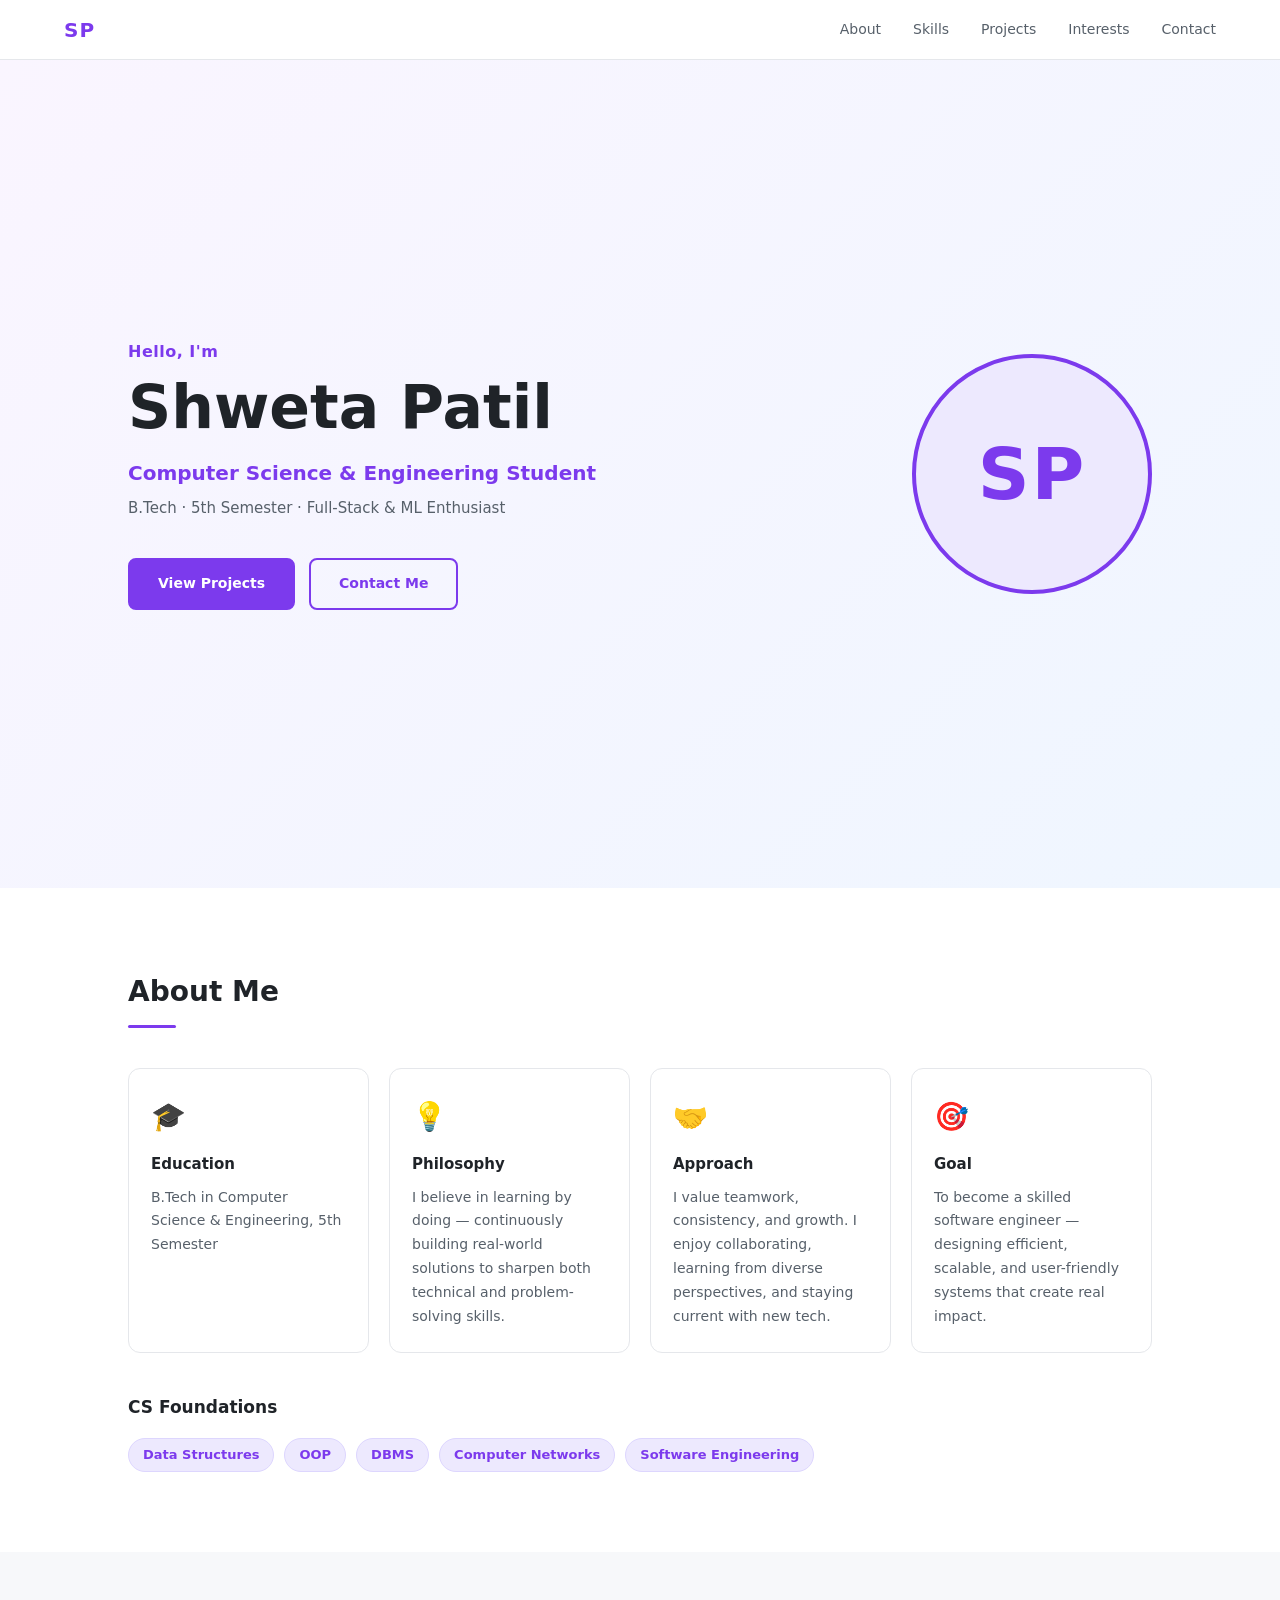
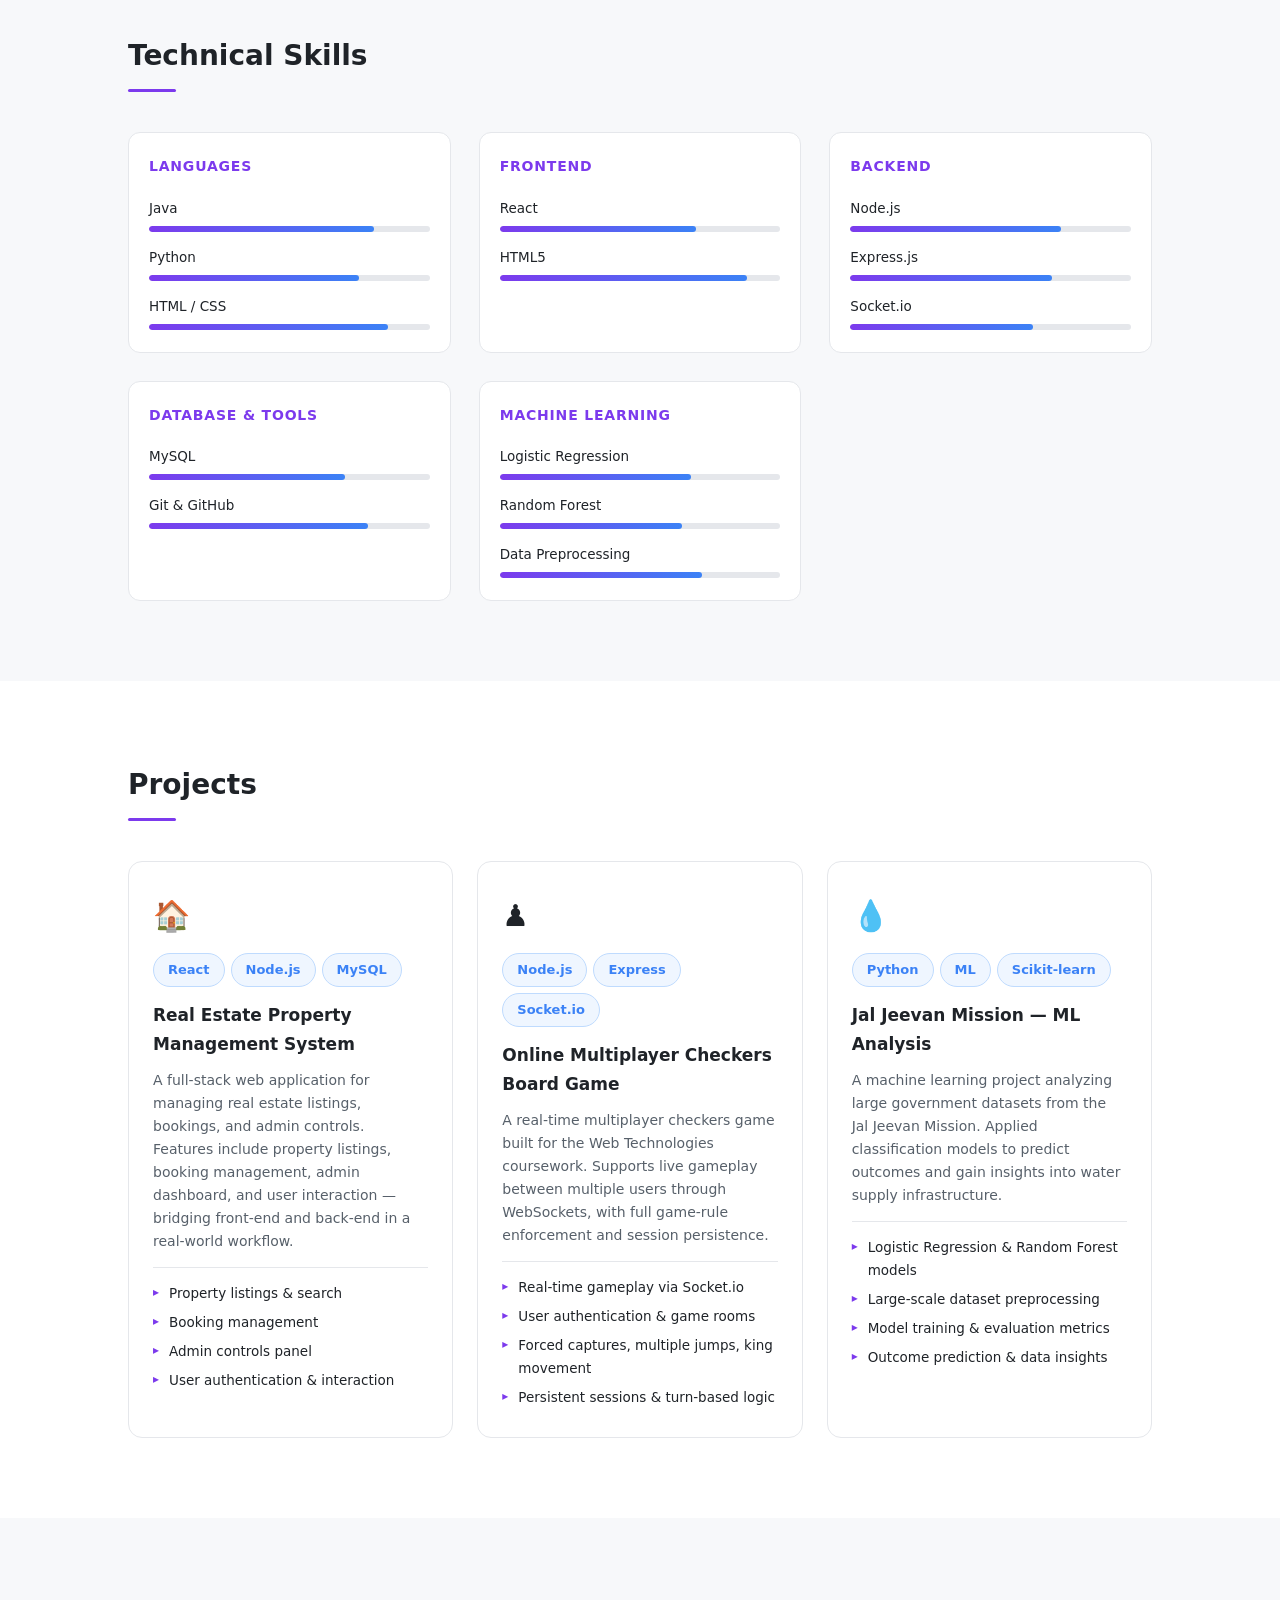
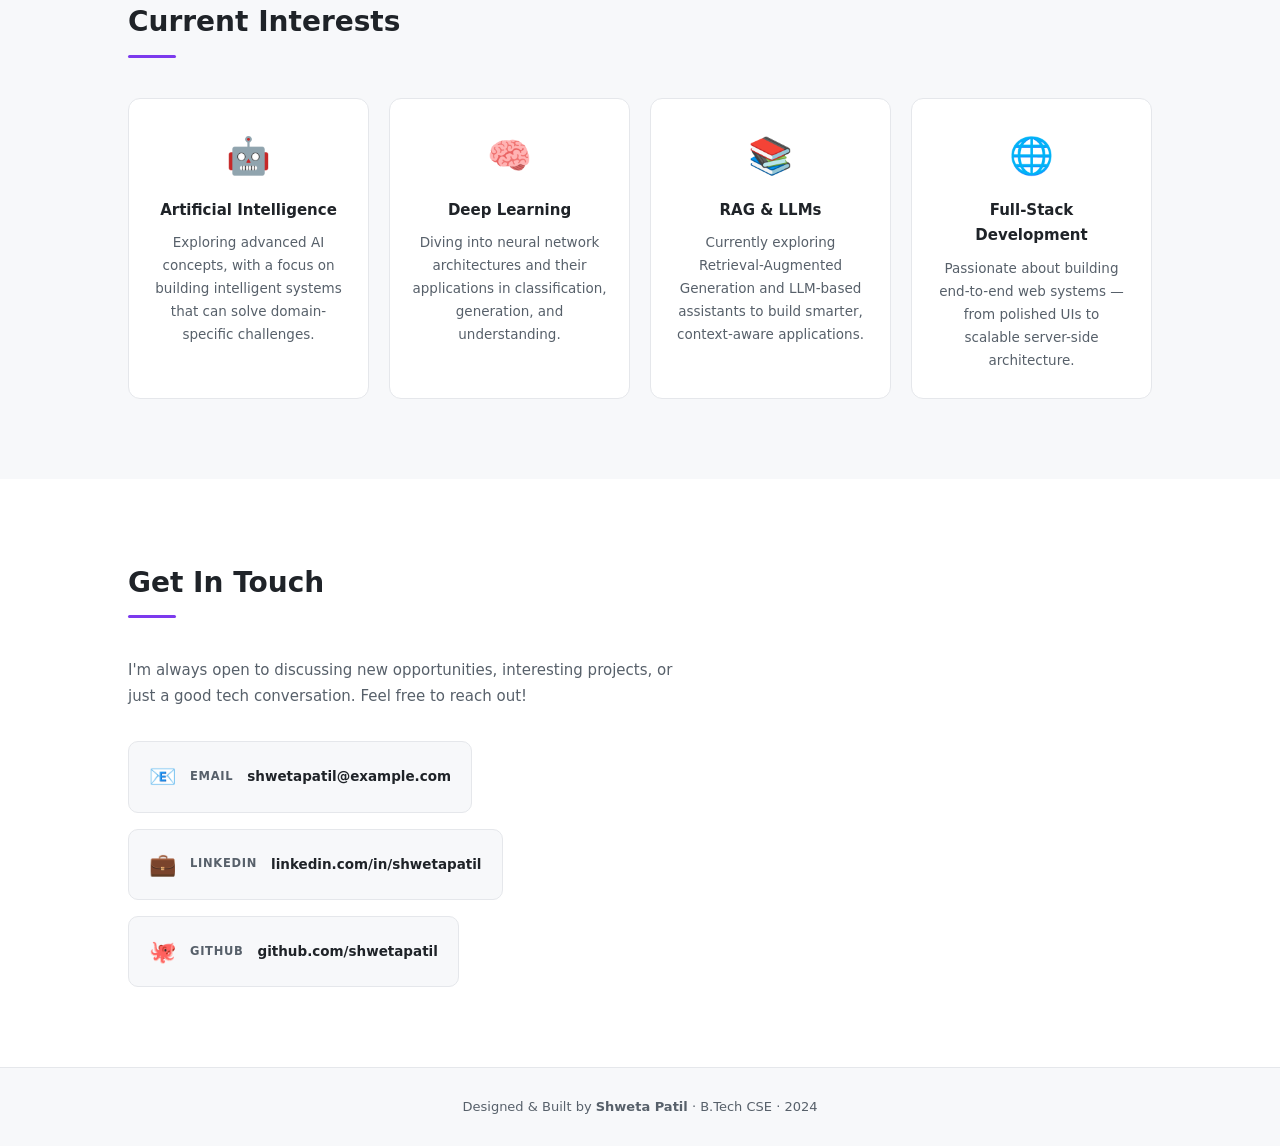
==== index.html @ 80302eb6 "Initial commit: Add portfolio website" ====
<!DOCTYPE html>
<html lang="en">
<head>
  <meta charset="UTF-8" />
  <meta name="viewport" content="width=device-width, initial-scale=1.0"/>
  <title>Shweta Patil | Portfolio</title>
  <link rel="stylesheet" href="style.css" />
</head>
<body>

  <!-- NAV -->
  <nav class="navbar">
    <div class="nav-logo">SP</div>
    <ul class="nav-links">
      <li><a href="#about">About</a></li>
      <li><a href="#skills">Skills</a></li>
      <li><a href="#projects">Projects</a></li>
      <li><a href="#interests">Interests</a></li>
      <li><a href="#contact">Contact</a></li>
    </ul>
  </nav>

  <!-- HERO -->
  <section class="hero" id="home">
    <div class="hero-content">
      <p class="hero-greeting">Hello, I'm</p>
      <h1 class="hero-name">Shweta Patil</h1>
      <p class="hero-role">Computer Science &amp; Engineering Student</p>
      <p class="hero-sub">B.Tech · 5th Semester · Full-Stack &amp; ML Enthusiast</p>
      <div class="hero-btns">
        <a href="#projects" class="btn btn-primary">View Projects</a>
        <a href="#contact" class="btn btn-outline">Contact Me</a>
      </div>
    </div>
    <div class="hero-avatar">
      <div class="avatar-ring">
        <div class="avatar-initials">SP</div>
      </div>
    </div>
  </section>

  <!-- ABOUT -->
  <section class="section" id="about">
    <div class="container">
      <h2 class="section-title">About Me</h2>
      <div class="about-grid">
        <div class="about-card">
          <div class="about-icon">🎓</div>
          <h3>Education</h3>
          <p>B.Tech in Computer Science &amp; Engineering, 5th Semester</p>
        </div>
        <div class="about-card">
          <div class="about-icon">💡</div>
          <h3>Philosophy</h3>
          <p>I believe in learning by doing — continuously building real-world solutions to sharpen both technical and problem-solving skills.</p>
        </div>
        <div class="about-card">
          <div class="about-icon">🤝</div>
          <h3>Approach</h3>
          <p>I value teamwork, consistency, and growth. I enjoy collaborating, learning from diverse perspectives, and staying current with new tech.</p>
        </div>
        <div class="about-card">
          <div class="about-icon">🎯</div>
          <h3>Goal</h3>
          <p>To become a skilled software engineer — designing efficient, scalable, and user-friendly systems that create real impact.</p>
        </div>
      </div>

      <div class="cs-foundations">
        <h3 class="sub-heading">CS Foundations</h3>
        <div class="tag-list">
          <span class="tag">Data Structures</span>
          <span class="tag">OOP</span>
          <span class="tag">DBMS</span>
          <span class="tag">Computer Networks</span>
          <span class="tag">Software Engineering</span>
        </div>
      </div>
    </div>
  </section>

  <!-- SKILLS -->
  <section class="section section-alt" id="skills">
    <div class="container">
      <h2 class="section-title">Technical Skills</h2>
      <div class="skills-grid">

        <div class="skill-group">
          <h3 class="skill-group-title">Languages</h3>
          <div class="skill-item">
            <span class="skill-label">Java</span>
            <div class="skill-bar"><div class="skill-fill" style="width:80%"></div></div>
          </div>
          <div class="skill-item">
            <span class="skill-label">Python</span>
            <div class="skill-bar"><div class="skill-fill" style="width:75%"></div></div>
          </div>
          <div class="skill-item">
            <span class="skill-label">HTML / CSS</span>
            <div class="skill-bar"><div class="skill-fill" style="width:85%"></div></div>
          </div>
        </div>

        <div class="skill-group">
          <h3 class="skill-group-title">Frontend</h3>
          <div class="skill-item">
            <span class="skill-label">React</span>
            <div class="skill-bar"><div class="skill-fill" style="width:70%"></div></div>
          </div>
          <div class="skill-item">
            <span class="skill-label">HTML5</span>
            <div class="skill-bar"><div class="skill-fill" style="width:88%"></div></div>
          </div>
        </div>

        <div class="skill-group">
          <h3 class="skill-group-title">Backend</h3>
          <div class="skill-item">
            <span class="skill-label">Node.js</span>
            <div class="skill-bar"><div class="skill-fill" style="width:75%"></div></div>
          </div>
          <div class="skill-item">
            <span class="skill-label">Express.js</span>
            <div class="skill-bar"><div class="skill-fill" style="width:72%"></div></div>
          </div>
          <div class="skill-item">
            <span class="skill-label">Socket.io</span>
            <div class="skill-bar"><div class="skill-fill" style="width:65%"></div></div>
          </div>
        </div>

        <div class="skill-group">
          <h3 class="skill-group-title">Database &amp; Tools</h3>
          <div class="skill-item">
            <span class="skill-label">MySQL</span>
            <div class="skill-bar"><div class="skill-fill" style="width:70%"></div></div>
          </div>
          <div class="skill-item">
            <span class="skill-label">Git &amp; GitHub</span>
            <div class="skill-bar"><div class="skill-fill" style="width:78%"></div></div>
          </div>
        </div>

        <div class="skill-group">
          <h3 class="skill-group-title">Machine Learning</h3>
          <div class="skill-item">
            <span class="skill-label">Logistic Regression</span>
            <div class="skill-bar"><div class="skill-fill" style="width:68%"></div></div>
          </div>
          <div class="skill-item">
            <span class="skill-label">Random Forest</span>
            <div class="skill-bar"><div class="skill-fill" style="width:65%"></div></div>
          </div>
          <div class="skill-item">
            <span class="skill-label">Data Preprocessing</span>
            <div class="skill-bar"><div class="skill-fill" style="width:72%"></div></div>
          </div>
        </div>

      </div>
    </div>
  </section>

  <!-- PROJECTS -->
  <section class="section" id="projects">
    <div class="container">
      <h2 class="section-title">Projects</h2>
      <div class="projects-grid">

        <div class="project-card">
          <div class="project-header">
            <div class="project-icon">🏠</div>
            <div class="project-tags">
              <span class="tag tag-tech">React</span>
              <span class="tag tag-tech">Node.js</span>
              <span class="tag tag-tech">MySQL</span>
            </div>
          </div>
          <h3 class="project-title">Real Estate Property Management System</h3>
          <p class="project-desc">A full-stack web application for managing real estate listings, bookings, and admin controls. Features include property listings, booking management, admin dashboard, and user interaction — bridging front-end and back-end in a real-world workflow.</p>
          <ul class="project-features">
            <li>Property listings &amp; search</li>
            <li>Booking management</li>
            <li>Admin controls panel</li>
            <li>User authentication &amp; interaction</li>
          </ul>
        </div>

        <div class="project-card">
          <div class="project-header">
            <div class="project-icon">♟️</div>
            <div class="project-tags">
              <span class="tag tag-tech">Node.js</span>
              <span class="tag tag-tech">Express</span>
              <span class="tag tag-tech">Socket.io</span>
            </div>
          </div>
          <h3 class="project-title">Online Multiplayer Checkers Board Game</h3>
          <p class="project-desc">A real-time multiplayer checkers game built for the Web Technologies coursework. Supports live gameplay between multiple users through WebSockets, with full game-rule enforcement and session persistence.</p>
          <ul class="project-features">
            <li>Real-time gameplay via Socket.io</li>
            <li>User authentication &amp; game rooms</li>
            <li>Forced captures, multiple jumps, king movement</li>
            <li>Persistent sessions &amp; turn-based logic</li>
          </ul>
        </div>

        <div class="project-card">
          <div class="project-header">
            <div class="project-icon">💧</div>
            <div class="project-tags">
              <span class="tag tag-tech">Python</span>
              <span class="tag tag-tech">ML</span>
              <span class="tag tag-tech">Scikit-learn</span>
            </div>
          </div>
          <h3 class="project-title">Jal Jeevan Mission — ML Analysis</h3>
          <p class="project-desc">A machine learning project analyzing large government datasets from the Jal Jeevan Mission. Applied classification models to predict outcomes and gain insights into water supply infrastructure.</p>
          <ul class="project-features">
            <li>Logistic Regression &amp; Random Forest models</li>
            <li>Large-scale dataset preprocessing</li>
            <li>Model training &amp; evaluation metrics</li>
            <li>Outcome prediction &amp; data insights</li>
          </ul>
        </div>

      </div>
    </div>
  </section>

  <!-- INTERESTS -->
  <section class="section section-alt" id="interests">
    <div class="container">
      <h2 class="section-title">Current Interests</h2>
      <div class="interests-grid">
        <div class="interest-card">
          <div class="interest-icon">🤖</div>
          <h3>Artificial Intelligence</h3>
          <p>Exploring advanced AI concepts, with a focus on building intelligent systems that can solve domain-specific challenges.</p>
        </div>
        <div class="interest-card">
          <div class="interest-icon">🧠</div>
          <h3>Deep Learning</h3>
          <p>Diving into neural network architectures and their applications in classification, generation, and understanding.</p>
        </div>
        <div class="interest-card">
          <div class="interest-icon">📚</div>
          <h3>RAG &amp; LLMs</h3>
          <p>Currently exploring Retrieval-Augmented Generation and LLM-based assistants to build smarter, context-aware applications.</p>
        </div>
        <div class="interest-card">
          <div class="interest-icon">🌐</div>
          <h3>Full-Stack Development</h3>
          <p>Passionate about building end-to-end web systems — from polished UIs to scalable server-side architecture.</p>
        </div>
      </div>
    </div>
  </section>

  <!-- CONTACT -->
  <section class="section" id="contact">
    <div class="container">
      <h2 class="section-title">Get In Touch</h2>
      <div class="contact-wrapper">
        <p class="contact-text">I'm always open to discussing new opportunities, interesting projects, or just a good tech conversation. Feel free to reach out!</p>
        <div class="contact-cards">
          <div class="contact-card">
            <div class="contact-icon">📧</div>
            <span class="contact-label">Email</span>
            <span class="contact-value">shwetapatil@example.com</span>
          </div>
          <div class="contact-card">
            <div class="contact-icon">💼</div>
            <span class="contact-label">LinkedIn</span>
            <span class="contact-value">linkedin.com/in/shwetapatil</span>
          </div>
          <div class="contact-card">
            <div class="contact-icon">🐙</div>
            <span class="contact-label">GitHub</span>
            <span class="contact-value">github.com/shwetapatil</span>
          </div>
        </div>
      </div>
    </div>
  </section>

  <!-- FOOTER -->
  <footer class="footer">
    <p>Designed &amp; Built by <strong>Shweta Patil</strong> · B.Tech CSE · 2024</p>
  </footer>

</body>
</html>
---- style.css ----
/* ===========================
   Reset & Base
=========================== */
*, *::before, *::after {
  box-sizing: border-box;
  margin: 0;
  padding: 0;
}

:root {
  --bg: #ffffff;
  --surface: #f7f8fa;
  --border: #e5e7eb;
  --text: #1f2328;
  --muted: #57606a;
  --accent: #7c3aed;
  --accent-light: #ede9fe;
  --accent2: #3b82f6;
  --accent2-light: #eff6ff;
  --font: -apple-system, "Segoe UI", system-ui, sans-serif;
}

html {
  scroll-behavior: smooth;
}

body {
  font-family: var(--font);
  font-size: 15px;
  line-height: 1.7;
  color: var(--text);
  background: var(--bg);
}

a {
  color: inherit;
  text-decoration: none;
}

ul {
  list-style: none;
}

/* ===========================
   Navbar
=========================== */
.navbar {
  position: sticky;
  top: 0;
  z-index: 100;
  display: flex;
  align-items: center;
  justify-content: space-between;
  padding: 0 5%;
  height: 60px;
  background: rgba(255,255,255,0.95);
  border-bottom: 1px solid var(--border);
  backdrop-filter: blur(8px);
}

.nav-logo {
  font-size: 20px;
  font-weight: 800;
  color: var(--accent);
  letter-spacing: 1px;
}

.nav-links {
  display: flex;
  gap: 32px;
}

.nav-links a {
  font-size: 14px;
  font-weight: 500;
  color: var(--muted);
  transition: color 0.2s;
}

.nav-links a:hover {
  color: var(--accent);
}

/* ===========================
   Hero
=========================== */
.hero {
  display: flex;
  align-items: center;
  justify-content: space-between;
  gap: 40px;
  padding: 90px 10%;
  min-height: 92vh;
  background: linear-gradient(135deg, #faf5ff 0%, #eff6ff 100%);
}

.hero-content {
  flex: 1;
  max-width: 560px;
}

.hero-greeting {
  font-size: 16px;
  color: var(--accent);
  font-weight: 600;
  letter-spacing: 0.5px;
  margin-bottom: 8px;
}

.hero-name {
  font-size: clamp(38px, 5vw, 60px);
  font-weight: 800;
  color: var(--text);
  line-height: 1.15;
  margin-bottom: 14px;
}

.hero-role {
  font-size: 20px;
  font-weight: 600;
  color: var(--accent);
  margin-bottom: 6px;
}

.hero-sub {
  font-size: 15px;
  color: var(--muted);
  margin-bottom: 36px;
}

.hero-btns {
  display: flex;
  gap: 14px;
  flex-wrap: wrap;
}

.btn {
  display: inline-block;
  padding: 12px 28px;
  border-radius: 8px;
  font-size: 14px;
  font-weight: 600;
  cursor: pointer;
  transition: all 0.2s;
}

.btn-primary {
  background: var(--accent);
  color: #fff;
  border: 2px solid var(--accent);
}

.btn-primary:hover {
  background: #6d28d9;
  border-color: #6d28d9;
}

.btn-outline {
  background: transparent;
  color: var(--accent);
  border: 2px solid var(--accent);
}

.btn-outline:hover {
  background: var(--accent-light);
}

/* Avatar */
.hero-avatar {
  flex-shrink: 0;
}

.avatar-ring {
  width: 240px;
  height: 240px;
  border-radius: 50%;
  border: 4px solid var(--accent);
  display: flex;
  align-items: center;
  justify-content: center;
  background: var(--accent-light);
}

.avatar-initials {
  font-size: 72px;
  font-weight: 800;
  color: var(--accent);
  letter-spacing: 2px;
}

/* ===========================
   Sections
=========================== */
.section {
  padding: 80px 10%;
}

.section-alt {
  background: var(--surface);
}

.container {
  max-width: 1080px;
  margin: 0 auto;
}

.section-title {
  font-size: 28px;
  font-weight: 800;
  color: var(--text);
  margin-bottom: 40px;
  position: relative;
  padding-bottom: 12px;
}

.section-title::after {
  content: '';
  position: absolute;
  bottom: 0;
  left: 0;
  width: 48px;
  height: 3px;
  background: var(--accent);
  border-radius: 2px;
}

.sub-heading {
  font-size: 17px;
  font-weight: 700;
  color: var(--text);
  margin-bottom: 16px;
  margin-top: 40px;
}

/* ===========================
   About
=========================== */
.about-grid {
  display: grid;
  grid-template-columns: repeat(auto-fit, minmax(220px, 1fr));
  gap: 20px;
}

.about-card {
  background: var(--bg);
  border: 1px solid var(--border);
  border-radius: 12px;
  padding: 24px 22px;
  transition: border-color 0.2s;
}

.about-card:hover {
  border-color: var(--accent);
}

.about-icon {
  font-size: 28px;
  margin-bottom: 12px;
}

.about-card h3 {
  font-size: 15px;
  font-weight: 700;
  color: var(--text);
  margin-bottom: 8px;
}

.about-card p {
  font-size: 14px;
  color: var(--muted);
}

.cs-foundations {
  margin-top: 40px;
}

/* ===========================
   Tags
=========================== */
.tag-list {
  display: flex;
  flex-wrap: wrap;
  gap: 10px;
}

.tag {
  background: var(--accent-light);
  color: var(--accent);
  font-size: 13px;
  font-weight: 600;
  padding: 5px 14px;
  border-radius: 20px;
  border: 1px solid #ddd6fe;
}

.tag-tech {
  background: var(--accent2-light);
  color: var(--accent2);
  border: 1px solid #bfdbfe;
}

/* ===========================
   Skills
=========================== */
.skills-grid {
  display: grid;
  grid-template-columns: repeat(auto-fit, minmax(280px, 1fr));
  gap: 28px;
}

.skill-group {
  background: var(--bg);
  border: 1px solid var(--border);
  border-radius: 12px;
  padding: 22px 20px;
}

.skill-group-title {
  font-size: 14px;
  font-weight: 700;
  color: var(--accent);
  text-transform: uppercase;
  letter-spacing: 0.8px;
  margin-bottom: 18px;
}

.skill-item {
  margin-bottom: 14px;
}

.skill-item:last-child {
  margin-bottom: 0;
}

.skill-label {
  display: block;
  font-size: 13.5px;
  font-weight: 500;
  color: var(--text);
  margin-bottom: 6px;
}

.skill-bar {
  height: 6px;
  background: var(--border);
  border-radius: 4px;
  overflow: hidden;
}

.skill-fill {
  height: 100%;
  background: linear-gradient(90deg, var(--accent), var(--accent2));
  border-radius: 4px;
}

/* ===========================
   Projects
=========================== */
.projects-grid {
  display: grid;
  grid-template-columns: repeat(auto-fit, minmax(300px, 1fr));
  gap: 24px;
}

.project-card {
  background: var(--bg);
  border: 1px solid var(--border);
  border-radius: 14px;
  padding: 28px 24px;
  transition: border-color 0.2s, transform 0.2s;
}

.project-card:hover {
  border-color: var(--accent);
  transform: translateY(-3px);
}

.project-header {
  display: flex;
  align-items: flex-start;
  justify-content: space-between;
  margin-bottom: 14px;
  gap: 12px;
  flex-wrap: wrap;
}

.project-icon {
  font-size: 30px;
}

.project-tags {
  display: flex;
  flex-wrap: wrap;
  gap: 6px;
}

.project-title {
  font-size: 17px;
  font-weight: 700;
  color: var(--text);
  margin-bottom: 10px;
}

.project-desc {
  font-size: 14px;
  color: var(--muted);
  margin-bottom: 14px;
  line-height: 1.65;
}

.project-features {
  border-top: 1px solid var(--border);
  padding-top: 14px;
  display: flex;
  flex-direction: column;
  gap: 6px;
}

.project-features li {
  font-size: 13.5px;
  color: var(--text);
  padding-left: 16px;
  position: relative;
}

.project-features li::before {
  content: '▸';
  position: absolute;
  left: 0;
  color: var(--accent);
  font-size: 12px;
}

/* ===========================
   Interests
=========================== */
.interests-grid {
  display: grid;
  grid-template-columns: repeat(auto-fit, minmax(220px, 1fr));
  gap: 20px;
}

.interest-card {
  background: var(--bg);
  border: 1px solid var(--border);
  border-radius: 12px;
  padding: 26px 22px;
  text-align: center;
  transition: border-color 0.2s;
}

.interest-card:hover {
  border-color: var(--accent);
}

.interest-icon {
  font-size: 36px;
  margin-bottom: 12px;
}

.interest-card h3 {
  font-size: 15px;
  font-weight: 700;
  color: var(--text);
  margin-bottom: 8px;
}

.interest-card p {
  font-size: 13.5px;
  color: var(--muted);
}

/* ===========================
   Contact
=========================== */
.contact-wrapper {
  max-width: 720px;
}

.contact-text {
  font-size: 15px;
  color: var(--muted);
  margin-bottom: 32px;
  max-width: 560px;
}

.contact-cards {
  display: flex;
  flex-wrap: wrap;
  gap: 16px;
}

.contact-card {
  display: flex;
  align-items: center;
  gap: 14px;
  background: var(--surface);
  border: 1px solid var(--border);
  border-radius: 10px;
  padding: 16px 20px;
  min-width: 240px;
  transition: border-color 0.2s;
}

.contact-card:hover {
  border-color: var(--accent);
}

.contact-icon {
  font-size: 22px;
}

.contact-label {
  display: block;
  font-size: 11.5px;
  font-weight: 700;
  text-transform: uppercase;
  letter-spacing: 0.7px;
  color: var(--muted);
}

.contact-value {
  display: block;
  font-size: 13.5px;
  font-weight: 600;
  color: var(--text);
}

/* ===========================
   Footer
=========================== */
.footer {
  text-align: center;
  padding: 28px 20px;
  font-size: 13px;
  color: var(--muted);
  border-top: 1px solid var(--border);
  background: var(--surface);
}

/* ===========================
   Responsive
=========================== */
@media (max-width: 768px) {
  .hero {
    flex-direction: column-reverse;
    padding: 60px 6%;
    text-align: center;
    min-height: auto;
  }

  .hero-btns {
    justify-content: center;
  }

  .avatar-ring {
    width: 160px;
    height: 160px;
  }

  .avatar-initials {
    font-size: 48px;
  }

  .section {
    padding: 60px 6%;
  }

  .nav-links {
    gap: 18px;
  }

  .contact-cards {
    flex-direction: column;
  }

  .contact-card {
    min-width: unset;
    width: 100%;
  }
}

@media (max-width: 480px) {
  .nav-links {
    display: none;
  }
}
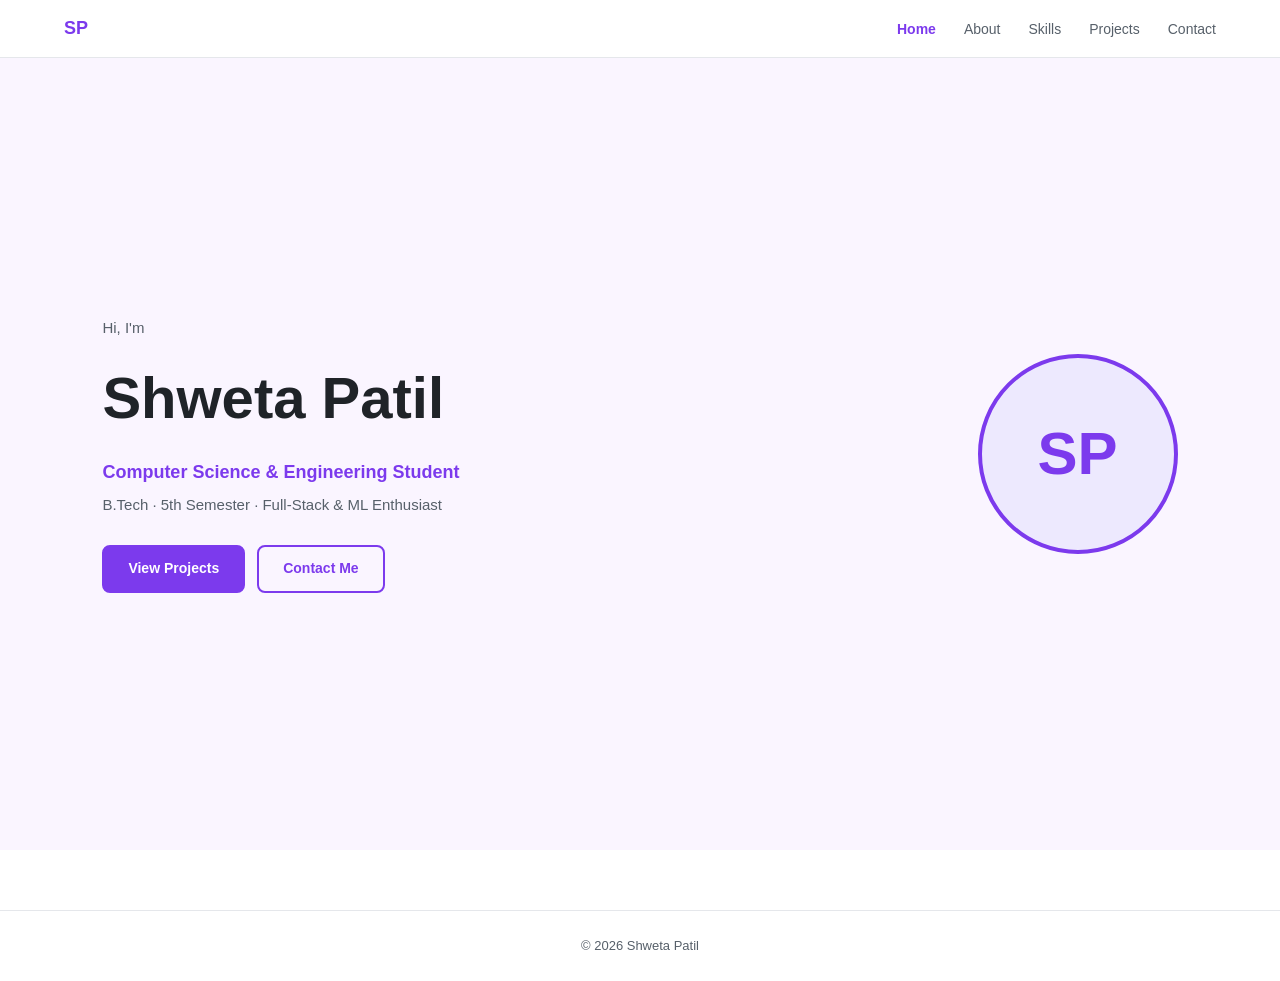
==== commit 14ac80b7: "added css and certificates" ====
--- a/index.html
+++ b/index.html
@@ -3,290 +3,38 @@
 <head>
   <meta charset="UTF-8" />
   <meta name="viewport" content="width=device-width, initial-scale=1.0"/>
-  <title>Shweta Patil | Portfolio</title>
+  <title>Shweta Patil</title>
   <link rel="stylesheet" href="style.css" />
 </head>
 <body>
 
-  <!-- NAV -->
-  <nav class="navbar">
-    <div class="nav-logo">SP</div>
-    <ul class="nav-links">
-      <li><a href="#about">About</a></li>
-      <li><a href="#skills">Skills</a></li>
-      <li><a href="#projects">Projects</a></li>
-      <li><a href="#interests">Interests</a></li>
-      <li><a href="#contact">Contact</a></li>
+  <nav>
+    <span class="logo">SP</span>
+    <ul>
+      <li><a href="index.html" class="active">Home</a></li>
+      <li><a href="about.html">About</a></li>
+      <li><a href="skills.html">Skills</a></li>
+      <li><a href="projects.html">Projects</a></li>
+      <li><a href="contact.html">Contact</a></li>
     </ul>
   </nav>
 
-  <!-- HERO -->
-  <section class="hero" id="home">
-    <div class="hero-content">
-      <p class="hero-greeting">Hello, I'm</p>
-      <h1 class="hero-name">Shweta Patil</h1>
-      <p class="hero-role">Computer Science &amp; Engineering Student</p>
-      <p class="hero-sub">B.Tech · 5th Semester · Full-Stack &amp; ML Enthusiast</p>
-      <div class="hero-btns">
-        <a href="#projects" class="btn btn-primary">View Projects</a>
-        <a href="#contact" class="btn btn-outline">Contact Me</a>
+  <main class="hero">
+    <div>
+      <p>Hi, I'm</p>
+      <h1>Shweta Patil</h1>
+      <p class="sub">Computer Science & Engineering Student</p>
+      <p class="muted">B.Tech · 5th Semester · Full-Stack & ML Enthusiast</p>
+      <div class="btns">
+        <a href="projects.html" class="btn">View Projects</a>
+        <a href="contact.html" class="btn outline">Contact Me</a>
       </div>
     </div>
-    <div class="hero-avatar">
-      <div class="avatar-ring">
-        <div class="avatar-initials">SP</div>
-      </div>
-    </div>
-  </section>
+    <div class="avatar">SP</div>
+  </main>
 
-  <!-- ABOUT -->
-  <section class="section" id="about">
-    <div class="container">
-      <h2 class="section-title">About Me</h2>
-      <div class="about-grid">
-        <div class="about-card">
-          <div class="about-icon">🎓</div>
-          <h3>Education</h3>
-          <p>B.Tech in Computer Science &amp; Engineering, 5th Semester</p>
-        </div>
-        <div class="about-card">
-          <div class="about-icon">💡</div>
-          <h3>Philosophy</h3>
-          <p>I believe in learning by doing — continuously building real-world solutions to sharpen both technical and problem-solving skills.</p>
-        </div>
-        <div class="about-card">
-          <div class="about-icon">🤝</div>
-          <h3>Approach</h3>
-          <p>I value teamwork, consistency, and growth. I enjoy collaborating, learning from diverse perspectives, and staying current with new tech.</p>
-        </div>
-        <div class="about-card">
-          <div class="about-icon">🎯</div>
-          <h3>Goal</h3>
-          <p>To become a skilled software engineer — designing efficient, scalable, and user-friendly systems that create real impact.</p>
-        </div>
-      </div>
-
-      <div class="cs-foundations">
-        <h3 class="sub-heading">CS Foundations</h3>
-        <div class="tag-list">
-          <span class="tag">Data Structures</span>
-          <span class="tag">OOP</span>
-          <span class="tag">DBMS</span>
-          <span class="tag">Computer Networks</span>
-          <span class="tag">Software Engineering</span>
-        </div>
-      </div>
-    </div>
-  </section>
-
-  <!-- SKILLS -->
-  <section class="section section-alt" id="skills">
-    <div class="container">
-      <h2 class="section-title">Technical Skills</h2>
-      <div class="skills-grid">
-
-        <div class="skill-group">
-          <h3 class="skill-group-title">Languages</h3>
-          <div class="skill-item">
-            <span class="skill-label">Java</span>
-            <div class="skill-bar"><div class="skill-fill" style="width:80%"></div></div>
-          </div>
-          <div class="skill-item">
-            <span class="skill-label">Python</span>
-            <div class="skill-bar"><div class="skill-fill" style="width:75%"></div></div>
-          </div>
-          <div class="skill-item">
-            <span class="skill-label">HTML / CSS</span>
-            <div class="skill-bar"><div class="skill-fill" style="width:85%"></div></div>
-          </div>
-        </div>
-
-        <div class="skill-group">
-          <h3 class="skill-group-title">Frontend</h3>
-          <div class="skill-item">
-            <span class="skill-label">React</span>
-            <div class="skill-bar"><div class="skill-fill" style="width:70%"></div></div>
-          </div>
-          <div class="skill-item">
-            <span class="skill-label">HTML5</span>
-            <div class="skill-bar"><div class="skill-fill" style="width:88%"></div></div>
-          </div>
-        </div>
-
-        <div class="skill-group">
-          <h3 class="skill-group-title">Backend</h3>
-          <div class="skill-item">
-            <span class="skill-label">Node.js</span>
-            <div class="skill-bar"><div class="skill-fill" style="width:75%"></div></div>
-          </div>
-          <div class="skill-item">
-            <span class="skill-label">Express.js</span>
-            <div class="skill-bar"><div class="skill-fill" style="width:72%"></div></div>
-          </div>
-          <div class="skill-item">
-            <span class="skill-label">Socket.io</span>
-            <div class="skill-bar"><div class="skill-fill" style="width:65%"></div></div>
-          </div>
-        </div>
-
-        <div class="skill-group">
-          <h3 class="skill-group-title">Database &amp; Tools</h3>
-          <div class="skill-item">
-            <span class="skill-label">MySQL</span>
-            <div class="skill-bar"><div class="skill-fill" style="width:70%"></div></div>
-          </div>
-          <div class="skill-item">
-            <span class="skill-label">Git &amp; GitHub</span>
-            <div class="skill-bar"><div class="skill-fill" style="width:78%"></div></div>
-          </div>
-        </div>
-
-        <div class="skill-group">
-          <h3 class="skill-group-title">Machine Learning</h3>
-          <div class="skill-item">
-            <span class="skill-label">Logistic Regression</span>
-            <div class="skill-bar"><div class="skill-fill" style="width:68%"></div></div>
-          </div>
-          <div class="skill-item">
-            <span class="skill-label">Random Forest</span>
-            <div class="skill-bar"><div class="skill-fill" style="width:65%"></div></div>
-          </div>
-          <div class="skill-item">
-            <span class="skill-label">Data Preprocessing</span>
-            <div class="skill-bar"><div class="skill-fill" style="width:72%"></div></div>
-          </div>
-        </div>
-
-      </div>
-    </div>
-  </section>
-
-  <!-- PROJECTS -->
-  <section class="section" id="projects">
-    <div class="container">
-      <h2 class="section-title">Projects</h2>
-      <div class="projects-grid">
-
-        <div class="project-card">
-          <div class="project-header">
-            <div class="project-icon">🏠</div>
-            <div class="project-tags">
-              <span class="tag tag-tech">React</span>
-              <span class="tag tag-tech">Node.js</span>
-              <span class="tag tag-tech">MySQL</span>
-            </div>
-          </div>
-          <h3 class="project-title">Real Estate Property Management System</h3>
-          <p class="project-desc">A full-stack web application for managing real estate listings, bookings, and admin controls. Features include property listings, booking management, admin dashboard, and user interaction — bridging front-end and back-end in a real-world workflow.</p>
-          <ul class="project-features">
-            <li>Property listings &amp; search</li>
-            <li>Booking management</li>
-            <li>Admin controls panel</li>
-            <li>User authentication &amp; interaction</li>
-          </ul>
-        </div>
-
-        <div class="project-card">
-          <div class="project-header">
-            <div class="project-icon">♟️</div>
-            <div class="project-tags">
-              <span class="tag tag-tech">Node.js</span>
-              <span class="tag tag-tech">Express</span>
-              <span class="tag tag-tech">Socket.io</span>
-            </div>
-          </div>
-          <h3 class="project-title">Online Multiplayer Checkers Board Game</h3>
-          <p class="project-desc">A real-time multiplayer checkers game built for the Web Technologies coursework. Supports live gameplay between multiple users through WebSockets, with full game-rule enforcement and session persistence.</p>
-          <ul class="project-features">
-            <li>Real-time gameplay via Socket.io</li>
-            <li>User authentication &amp; game rooms</li>
-            <li>Forced captures, multiple jumps, king movement</li>
-            <li>Persistent sessions &amp; turn-based logic</li>
-          </ul>
-        </div>
-
-        <div class="project-card">
-          <div class="project-header">
-            <div class="project-icon">💧</div>
-            <div class="project-tags">
-              <span class="tag tag-tech">Python</span>
-              <span class="tag tag-tech">ML</span>
-              <span class="tag tag-tech">Scikit-learn</span>
-            </div>
-          </div>
-          <h3 class="project-title">Jal Jeevan Mission — ML Analysis</h3>
-          <p class="project-desc">A machine learning project analyzing large government datasets from the Jal Jeevan Mission. Applied classification models to predict outcomes and gain insights into water supply infrastructure.</p>
-          <ul class="project-features">
-            <li>Logistic Regression &amp; Random Forest models</li>
-            <li>Large-scale dataset preprocessing</li>
-            <li>Model training &amp; evaluation metrics</li>
-            <li>Outcome prediction &amp; data insights</li>
-          </ul>
-        </div>
-
-      </div>
-    </div>
-  </section>
-
-  <!-- INTERESTS -->
-  <section class="section section-alt" id="interests">
-    <div class="container">
-      <h2 class="section-title">Current Interests</h2>
-      <div class="interests-grid">
-        <div class="interest-card">
-          <div class="interest-icon">🤖</div>
-          <h3>Artificial Intelligence</h3>
-          <p>Exploring advanced AI concepts, with a focus on building intelligent systems that can solve domain-specific challenges.</p>
-        </div>
-        <div class="interest-card">
-          <div class="interest-icon">🧠</div>
-          <h3>Deep Learning</h3>
-          <p>Diving into neural network architectures and their applications in classification, generation, and understanding.</p>
-        </div>
-        <div class="interest-card">
-          <div class="interest-icon">📚</div>
-          <h3>RAG &amp; LLMs</h3>
-          <p>Currently exploring Retrieval-Augmented Generation and LLM-based assistants to build smarter, context-aware applications.</p>
-        </div>
-        <div class="interest-card">
-          <div class="interest-icon">🌐</div>
-          <h3>Full-Stack Development</h3>
-          <p>Passionate about building end-to-end web systems — from polished UIs to scalable server-side architecture.</p>
-        </div>
-      </div>
-    </div>
-  </section>
-
-  <!-- CONTACT -->
-  <section class="section" id="contact">
-    <div class="container">
-      <h2 class="section-title">Get In Touch</h2>
-      <div class="contact-wrapper">
-        <p class="contact-text">I'm always open to discussing new opportunities, interesting projects, or just a good tech conversation. Feel free to reach out!</p>
-        <div class="contact-cards">
-          <div class="contact-card">
-            <div class="contact-icon">📧</div>
-            <span class="contact-label">Email</span>
-            <span class="contact-value">shwetapatil@example.com</span>
-          </div>
-          <div class="contact-card">
-            <div class="contact-icon">💼</div>
-            <span class="contact-label">LinkedIn</span>
-            <span class="contact-value">linkedin.com/in/shwetapatil</span>
-          </div>
-          <div class="contact-card">
-            <div class="contact-icon">🐙</div>
-            <span class="contact-label">GitHub</span>
-            <span class="contact-value">github.com/shwetapatil</span>
-          </div>
-        </div>
-      </div>
-    </div>
-  </section>
-
-  <!-- FOOTER -->
-  <footer class="footer">
-    <p>Designed &amp; Built by <strong>Shweta Patil</strong> · B.Tech CSE · 2024</p>
+  <footer>
+    <p>© 2026 Shweta Patil</p>
   </footer>
 
 </body>
--- a/style.css
+++ b/style.css
@@ -1,587 +1,475 @@
-/* ===========================
-   Reset & Base
-=========================== */
-*, *::before, *::after {
+* {
   box-sizing: border-box;
   margin: 0;
   padding: 0;
 }
 
-:root {
-  --bg: #ffffff;
-  --surface: #f7f8fa;
-  --border: #e5e7eb;
-  --text: #1f2328;
-  --muted: #57606a;
-  --accent: #7c3aed;
-  --accent-light: #ede9fe;
-  --accent2: #3b82f6;
-  --accent2-light: #eff6ff;
-  --font: -apple-system, "Segoe UI", system-ui, sans-serif;
-}
-
-html {
-  scroll-behavior: smooth;
-}
-
 body {
-  font-family: var(--font);
+  font-family: -apple-system, "Segoe UI", sans-serif;
   font-size: 15px;
   line-height: 1.7;
-  color: var(--text);
-  background: var(--bg);
+  color: #1f2328;
+  background: #fff;
 }
 
 a {
+  text-decoration: none;
   color: inherit;
-  text-decoration: none;
 }
 
 ul {
   list-style: none;
 }
 
-/* ===========================
-   Navbar
-=========================== */
-.navbar {
-  position: sticky;
-  top: 0;
-  z-index: 100;
+/* Nav */
+nav {
   display: flex;
   align-items: center;
   justify-content: space-between;
   padding: 0 5%;
-  height: 60px;
-  background: rgba(255,255,255,0.95);
-  border-bottom: 1px solid var(--border);
-  backdrop-filter: blur(8px);
-}
-
-.nav-logo {
-  font-size: 20px;
+  height: 58px;
+  border-bottom: 1px solid #e5e7eb;
+  position: sticky;
+  top: 0;
+  background: #fff;
+  z-index: 10;
+}
+
+.logo {
   font-weight: 800;
-  color: var(--accent);
-  letter-spacing: 1px;
-}
-
-.nav-links {
-  display: flex;
-  gap: 32px;
-}
-
-.nav-links a {
+  font-size: 18px;
+  color: #7c3aed;
+}
+
+nav ul {
+  display: flex;
+  gap: 28px;
+}
+
+nav ul a {
   font-size: 14px;
-  font-weight: 500;
-  color: var(--muted);
-  transition: color 0.2s;
-}
-
-.nav-links a:hover {
-  color: var(--accent);
-}
-
-/* ===========================
-   Hero
-=========================== */
+  color: #57606a;
+}
+
+nav ul a:hover,
+nav ul a.active {
+  color: #7c3aed;
+  font-weight: 600;
+}
+
+/* Hero */
 .hero {
   display: flex;
   align-items: center;
   justify-content: space-between;
+  padding: 80px 8%;
+  min-height: 88vh;
   gap: 40px;
-  padding: 90px 10%;
-  min-height: 92vh;
-  background: linear-gradient(135deg, #faf5ff 0%, #eff6ff 100%);
-}
-
-.hero-content {
-  flex: 1;
-  max-width: 560px;
-}
-
-.hero-greeting {
-  font-size: 16px;
-  color: var(--accent);
-  font-weight: 600;
-  letter-spacing: 0.5px;
-  margin-bottom: 8px;
-}
-
-.hero-name {
-  font-size: clamp(38px, 5vw, 60px);
+  background: #faf5ff;
+}
+
+.hero h1 {
+  font-size: clamp(36px, 5vw, 58px);
   font-weight: 800;
-  color: var(--text);
-  line-height: 1.15;
-  margin-bottom: 14px;
-}
-
-.hero-role {
-  font-size: 20px;
-  font-weight: 600;
-  color: var(--accent);
-  margin-bottom: 6px;
-}
-
-.hero-sub {
-  font-size: 15px;
-  color: var(--muted);
-  margin-bottom: 36px;
-}
-
-.hero-btns {
-  display: flex;
-  gap: 14px;
+  margin: 8px 0 10px;
+}
+
+.hero p {
+  color: #57606a;
+}
+
+.hero .sub {
+  font-size: 18px;
+  font-weight: 600;
+  color: #7c3aed;
+  margin-bottom: 4px;
+}
+
+.btns {
+  display: flex;
+  gap: 12px;
+  margin-top: 28px;
   flex-wrap: wrap;
 }
 
 .btn {
-  display: inline-block;
-  padding: 12px 28px;
+  padding: 10px 24px;
   border-radius: 8px;
   font-size: 14px;
   font-weight: 600;
-  cursor: pointer;
-  transition: all 0.2s;
-}
-
-.btn-primary {
-  background: var(--accent);
+  background: #7c3aed;
   color: #fff;
-  border: 2px solid var(--accent);
-}
-
-.btn-primary:hover {
+  border: 2px solid #7c3aed;
+}
+
+.btn:hover {
   background: #6d28d9;
   border-color: #6d28d9;
 }
 
-.btn-outline {
+.btn.outline {
   background: transparent;
-  color: var(--accent);
-  border: 2px solid var(--accent);
-}
-
-.btn-outline:hover {
-  background: var(--accent-light);
-}
-
-/* Avatar */
-.hero-avatar {
-  flex-shrink: 0;
-}
-
-.avatar-ring {
-  width: 240px;
-  height: 240px;
+  color: #7c3aed;
+}
+
+.btn.outline:hover {
+  background: #ede9fe;
+}
+
+.avatar {
+  width: 200px;
+  height: 200px;
   border-radius: 50%;
-  border: 4px solid var(--accent);
+  border: 4px solid #7c3aed;
+  background: #ede9fe;
   display: flex;
   align-items: center;
   justify-content: center;
-  background: var(--accent-light);
-}
-
-.avatar-initials {
-  font-size: 72px;
+  font-size: 60px;
   font-weight: 800;
-  color: var(--accent);
-  letter-spacing: 2px;
-}
-
-/* ===========================
-   Sections
-=========================== */
-.section {
-  padding: 80px 10%;
-}
-
-.section-alt {
-  background: var(--surface);
-}
-
-.container {
-  max-width: 1080px;
+  color: #7c3aed;
+  flex-shrink: 0;
+}
+
+/* Page sections */
+.page {
+  padding: 60px 8%;
+  max-width: 1000px;
   margin: 0 auto;
 }
 
-.section-title {
-  font-size: 28px;
+.page h2 {
+  font-size: 26px;
   font-weight: 800;
-  color: var(--text);
+  margin-bottom: 32px;
+  padding-bottom: 10px;
+  border-bottom: 3px solid #7c3aed;
+  display: inline-block;
+}
+
+.muted {
+  color: #57606a;
+}
+
+/* About cards */
+.cards {
+  display: grid;
+  grid-template-columns: repeat(auto-fit, minmax(210px, 1fr));
+  gap: 16px;
   margin-bottom: 40px;
-  position: relative;
-  padding-bottom: 12px;
-}
-
-.section-title::after {
-  content: '';
-  position: absolute;
-  bottom: 0;
-  left: 0;
-  width: 48px;
-  height: 3px;
-  background: var(--accent);
-  border-radius: 2px;
-}
-
-.sub-heading {
-  font-size: 17px;
-  font-weight: 700;
-  color: var(--text);
+}
+
+.card {
+  border: 1px solid #e5e7eb;
+  border-radius: 10px;
+  padding: 20px;
+}
+
+.card:hover {
+  border-color: #7c3aed;
+}
+
+.card h3 {
+  font-size: 14px;
+  font-weight: 700;
+  margin-bottom: 8px;
+}
+
+.card p {
+  font-size: 13.5px;
+  color: #57606a;
+}
+
+/* Tags */
+.tags-section h3 {
+  font-size: 15px;
+  font-weight: 700;
+  margin-bottom: 12px;
+}
+
+.tags {
+  display: flex;
+  flex-wrap: wrap;
+  gap: 8px;
+}
+
+.tags span {
+  background: #ede9fe;
+  color: #7c3aed;
+  font-size: 13px;
+  font-weight: 600;
+  padding: 4px 14px;
+  border-radius: 20px;
+}
+
+.tags.learning span {
+  background: #eff6ff;
+  color: #3b82f6;
+}
+
+/* Certificates */
+.cert-grid {
+  display: grid;
+  grid-template-columns: repeat(auto-fit, minmax(240px, 1fr));
+  gap: 16px;
+}
+
+.cert-card {
+  border: 1px solid #e5e7eb;
+  border-radius: 10px;
+  padding: 18px 20px;
+  overflow: hidden;
+}
+
+.cert-img {
+  width: 100%;
+  border-radius: 6px;
+  margin-bottom: 12px;
+  display: block;
+}
+
+.cert-card:hover {
+  border-color: #7c3aed;
+}
+
+.cert-issuer {
+  font-size: 11px;
+  font-weight: 700;
+  text-transform: uppercase;
+  letter-spacing: 0.5px;
+  color: #57606a;
+  margin-bottom: 6px;
+}
+
+.cert-name {
+  font-size: 14px;
+  font-weight: 600;
+  color: #1f2328;
+  margin-bottom: 6px;
+}
+
+.cert-meta {
+  font-size: 12px;
+  color: #57606a;
+}
+
+/* Skills */
+.skill-groups {
+  display: grid;
+  grid-template-columns: repeat(auto-fit, minmax(260px, 1fr));
+  gap: 24px;
+}
+
+.skill-group {
+  border: 1px solid #e5e7eb;
+  border-radius: 10px;
+  padding: 20px;
+}
+
+.skill-group h3 {
+  font-size: 13px;
+  font-weight: 700;
+  text-transform: uppercase;
+  letter-spacing: 0.6px;
+  color: #7c3aed;
   margin-bottom: 16px;
-  margin-top: 40px;
-}
-
-/* ===========================
-   About
-=========================== */
-.about-grid {
-  display: grid;
-  grid-template-columns: repeat(auto-fit, minmax(220px, 1fr));
-  gap: 20px;
-}
-
-.about-card {
-  background: var(--bg);
-  border: 1px solid var(--border);
-  border-radius: 12px;
-  padding: 24px 22px;
-  transition: border-color 0.2s;
-}
-
-.about-card:hover {
-  border-color: var(--accent);
-}
-
-.about-icon {
-  font-size: 28px;
+}
+
+.bar-item {
   margin-bottom: 12px;
 }
 
-.about-card h3 {
-  font-size: 15px;
-  font-weight: 700;
-  color: var(--text);
-  margin-bottom: 8px;
-}
-
-.about-card p {
-  font-size: 14px;
-  color: var(--muted);
-}
-
-.cs-foundations {
-  margin-top: 40px;
-}
-
-/* ===========================
-   Tags
-=========================== */
-.tag-list {
-  display: flex;
-  flex-wrap: wrap;
-  gap: 10px;
-}
-
-.tag {
-  background: var(--accent-light);
-  color: var(--accent);
-  font-size: 13px;
-  font-weight: 600;
-  padding: 5px 14px;
-  border-radius: 20px;
-  border: 1px solid #ddd6fe;
-}
-
-.tag-tech {
-  background: var(--accent2-light);
-  color: var(--accent2);
-  border: 1px solid #bfdbfe;
-}
-
-/* ===========================
-   Skills
-=========================== */
-.skills-grid {
+.bar-item span {
+  display: block;
+  font-size: 13.5px;
+  margin-bottom: 5px;
+}
+
+.bar {
+  height: 6px;
+  background: #e5e7eb;
+  border-radius: 4px;
+  overflow: hidden;
+}
+
+.bar div {
+  height: 100%;
+  background: linear-gradient(90deg, #7c3aed, #3b82f6);
+  border-radius: 4px;
+}
+
+/* Projects */
+.projects {
   display: grid;
   grid-template-columns: repeat(auto-fit, minmax(280px, 1fr));
-  gap: 28px;
-}
-
-.skill-group {
-  background: var(--bg);
-  border: 1px solid var(--border);
+  gap: 20px;
+}
+
+.project {
+  border: 1px solid #e5e7eb;
   border-radius: 12px;
-  padding: 22px 20px;
-}
-
-.skill-group-title {
-  font-size: 14px;
-  font-weight: 700;
-  color: var(--accent);
-  text-transform: uppercase;
-  letter-spacing: 0.8px;
-  margin-bottom: 18px;
-}
-
-.skill-item {
-  margin-bottom: 14px;
-}
-
-.skill-item:last-child {
-  margin-bottom: 0;
-}
-
-.skill-label {
-  display: block;
-  font-size: 13.5px;
-  font-weight: 500;
-  color: var(--text);
-  margin-bottom: 6px;
-}
-
-.skill-bar {
-  height: 6px;
-  background: var(--border);
-  border-radius: 4px;
-  overflow: hidden;
-}
-
-.skill-fill {
-  height: 100%;
-  background: linear-gradient(90deg, var(--accent), var(--accent2));
-  border-radius: 4px;
-}
-
-/* ===========================
-   Projects
-=========================== */
-.projects-grid {
-  display: grid;
-  grid-template-columns: repeat(auto-fit, minmax(300px, 1fr));
-  gap: 24px;
-}
-
-.project-card {
-  background: var(--bg);
-  border: 1px solid var(--border);
-  border-radius: 14px;
-  padding: 28px 24px;
-  transition: border-color 0.2s, transform 0.2s;
-}
-
-.project-card:hover {
-  border-color: var(--accent);
-  transform: translateY(-3px);
-}
-
-.project-header {
-  display: flex;
-  align-items: flex-start;
+  padding: 24px;
+}
+
+.project:hover {
+  border-color: #7c3aed;
+}
+
+.project-top {
+  display: flex;
+  align-items: center;
   justify-content: space-between;
-  margin-bottom: 14px;
-  gap: 12px;
+  margin-bottom: 12px;
   flex-wrap: wrap;
-}
-
-.project-icon {
-  font-size: 30px;
-}
-
-.project-tags {
+  gap: 8px;
+}
+
+.icon {
+  font-size: 28px;
+}
+
+.tech-tags {
   display: flex;
   flex-wrap: wrap;
   gap: 6px;
 }
 
-.project-title {
-  font-size: 17px;
-  font-weight: 700;
-  color: var(--text);
-  margin-bottom: 10px;
-}
-
-.project-desc {
-  font-size: 14px;
-  color: var(--muted);
-  margin-bottom: 14px;
-  line-height: 1.65;
-}
-
-.project-features {
-  border-top: 1px solid var(--border);
-  padding-top: 14px;
+.tech-tags span {
+  background: #eff6ff;
+  color: #3b82f6;
+  font-size: 12px;
+  font-weight: 600;
+  padding: 3px 10px;
+  border-radius: 20px;
+}
+
+.project h3 {
+  font-size: 16px;
+  font-weight: 700;
+  margin-bottom: 8px;
+}
+
+.project p {
+  font-size: 13.5px;
+  color: #57606a;
+  margin-bottom: 12px;
+}
+
+.project ul {
+  list-style: none;
+  border-top: 1px solid #e5e7eb;
+  padding-top: 12px;
   display: flex;
   flex-direction: column;
-  gap: 6px;
-}
-
-.project-features li {
-  font-size: 13.5px;
-  color: var(--text);
-  padding-left: 16px;
+  gap: 5px;
+}
+
+.project ul li {
+  font-size: 13px;
+  padding-left: 14px;
   position: relative;
 }
 
-.project-features li::before {
+.project ul li::before {
   content: '▸';
   position: absolute;
   left: 0;
-  color: var(--accent);
-  font-size: 12px;
-}
-
-/* ===========================
-   Interests
-=========================== */
-.interests-grid {
-  display: grid;
-  grid-template-columns: repeat(auto-fit, minmax(220px, 1fr));
-  gap: 20px;
-}
-
-.interest-card {
-  background: var(--bg);
-  border: 1px solid var(--border);
-  border-radius: 12px;
-  padding: 26px 22px;
+  color: #7c3aed;
+  font-size: 11px;
+}
+
+.status-badge {
+  font-size: 11px;
+  font-weight: 700;
+  padding: 3px 10px;
+  border-radius: 20px;
+}
+
+.status-badge.in-progress {
+  background: #fef9c3;
+  color: #a16207;
+}
+
+/* Contact */
+.contact-list {
+  display: flex;
+  flex-direction: column;
+  gap: 14px;
+  margin-top: 24px;
+}
+
+.contact-item {
+  display: flex;
+  align-items: center;
+  gap: 16px;
+  border: 1px solid #e5e7eb;
+  border-radius: 10px;
+  padding: 14px 18px;
+  max-width: 400px;
+}
+
+.contact-item:hover {
+  border-color: #7c3aed;
+}
+
+.contact-item span {
+  font-size: 22px;
+}
+
+.contact-item strong {
+  display: block;
+  font-size: 11px;
+  text-transform: uppercase;
+  letter-spacing: 0.5px;
+  color: #57606a;
+  margin-bottom: 2px;
+}
+
+.contact-item p {
+  font-size: 14px;
+  font-weight: 600;
+}
+
+/* Footer */
+footer {
   text-align: center;
-  transition: border-color 0.2s;
-}
-
-.interest-card:hover {
-  border-color: var(--accent);
-}
-
-.interest-icon {
-  font-size: 36px;
-  margin-bottom: 12px;
-}
-
-.interest-card h3 {
-  font-size: 15px;
-  font-weight: 700;
-  color: var(--text);
-  margin-bottom: 8px;
-}
-
-.interest-card p {
-  font-size: 13.5px;
-  color: var(--muted);
-}
-
-/* ===========================
-   Contact
-=========================== */
-.contact-wrapper {
-  max-width: 720px;
-}
-
-.contact-text {
-  font-size: 15px;
-  color: var(--muted);
-  margin-bottom: 32px;
-  max-width: 560px;
-}
-
-.contact-cards {
-  display: flex;
-  flex-wrap: wrap;
-  gap: 16px;
-}
-
-.contact-card {
-  display: flex;
-  align-items: center;
-  gap: 14px;
-  background: var(--surface);
-  border: 1px solid var(--border);
-  border-radius: 10px;
-  padding: 16px 20px;
-  min-width: 240px;
-  transition: border-color 0.2s;
-}
-
-.contact-card:hover {
-  border-color: var(--accent);
-}
-
-.contact-icon {
-  font-size: 22px;
-}
-
-.contact-label {
-  display: block;
-  font-size: 11.5px;
-  font-weight: 700;
-  text-transform: uppercase;
-  letter-spacing: 0.7px;
-  color: var(--muted);
-}
-
-.contact-value {
-  display: block;
-  font-size: 13.5px;
-  font-weight: 600;
-  color: var(--text);
-}
-
-/* ===========================
-   Footer
-=========================== */
-.footer {
-  text-align: center;
-  padding: 28px 20px;
+  padding: 24px;
   font-size: 13px;
-  color: var(--muted);
-  border-top: 1px solid var(--border);
-  background: var(--surface);
-}
-
-/* ===========================
-   Responsive
-=========================== */
-@media (max-width: 768px) {
+  color: #57606a;
+  border-top: 1px solid #e5e7eb;
+  margin-top: 60px;
+}
+
+/* Mobile */
+@media (max-width: 700px) {
   .hero {
     flex-direction: column-reverse;
-    padding: 60px 6%;
+    padding: 50px 6%;
     text-align: center;
     min-height: auto;
   }
 
-  .hero-btns {
+  .btns {
     justify-content: center;
   }
 
-  .avatar-ring {
-    width: 160px;
-    height: 160px;
-  }
-
-  .avatar-initials {
-    font-size: 48px;
-  }
-
-  .section {
-    padding: 60px 6%;
-  }
-
-  .nav-links {
-    gap: 18px;
-  }
-
-  .contact-cards {
-    flex-direction: column;
-  }
-
-  .contact-card {
-    min-width: unset;
-    width: 100%;
-  }
-}
-
-@media (max-width: 480px) {
-  .nav-links {
+  .avatar {
+    width: 140px;
+    height: 140px;
+    font-size: 42px;
+  }
+
+  .page {
+    padding: 40px 6%;
+  }
+
+  nav ul {
+    gap: 16px;
+  }
+}
+
+@media (max-width: 460px) {
+  nav ul {
     display: none;
   }
 }
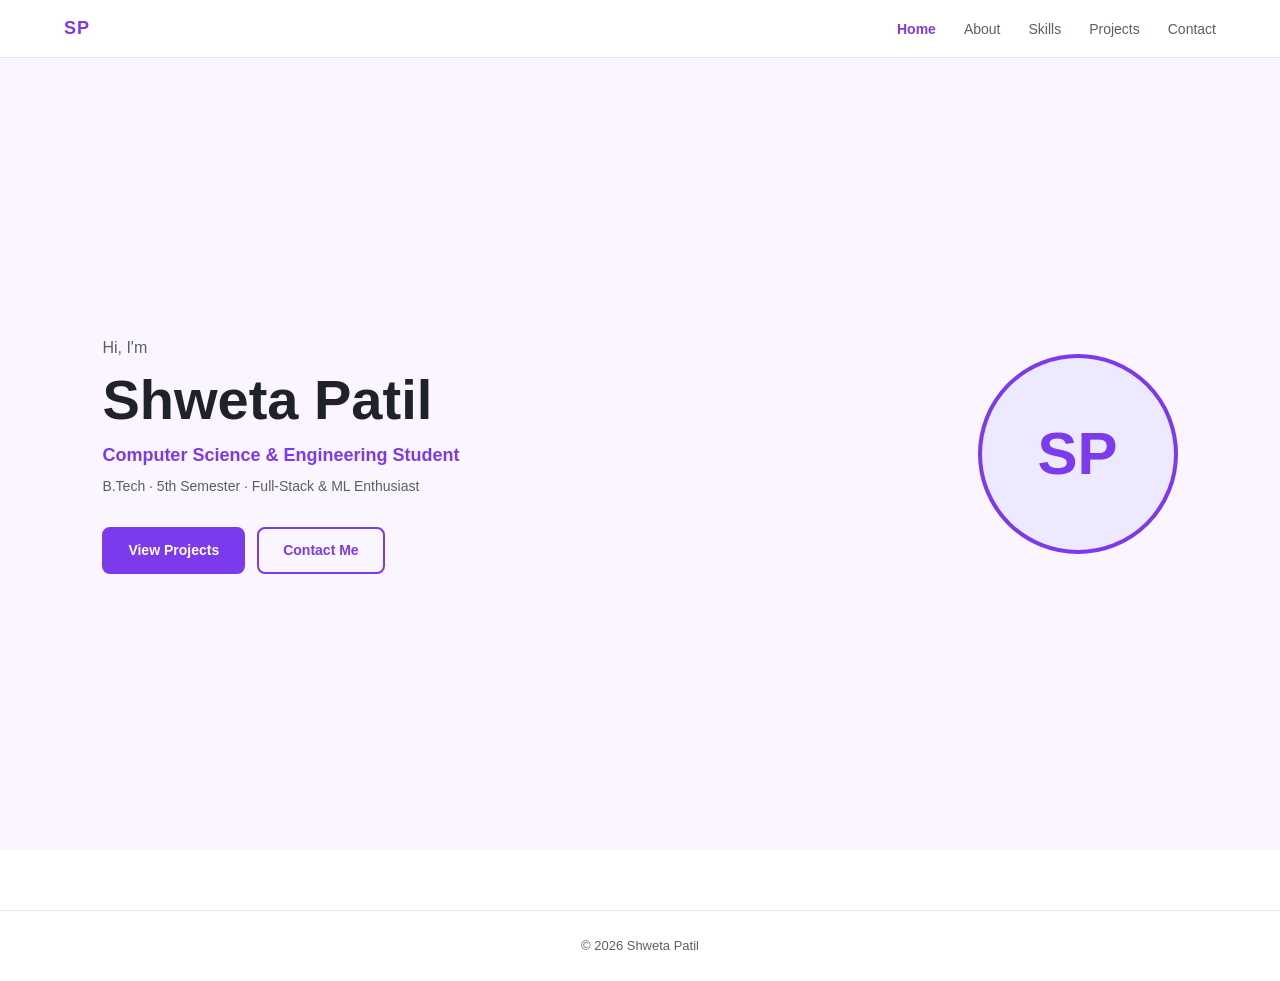
==== commit eb06fb6f: "updated mail" ====
--- a/index.html
+++ b/index.html
@@ -34,7 +34,7 @@
   </main>
 
   <footer>
-    <p>© 2026 Shweta Patil</p>
+    <p>&copy; 2026 Shweta Patil</p>
   </footer>
 
 </body>
--- a/style.css
+++ b/style.css
@@ -1,15 +1,15 @@
 * {
-  box-sizing: border-box;
   margin: 0;
   padding: 0;
+  box-sizing: border-box;
 }
 
 body {
-  font-family: -apple-system, "Segoe UI", sans-serif;
+  font-family: 'Segoe UI', Arial, sans-serif;
   font-size: 15px;
   line-height: 1.7;
   color: #1f2328;
-  background: #fff;
+  background-color: #ffffff;
 }
 
 a {
@@ -21,61 +21,77 @@
   list-style: none;
 }
 
-/* Nav */
+/* NAVBAR */
+
 nav {
   display: flex;
   align-items: center;
   justify-content: space-between;
-  padding: 0 5%;
+  padding-left: 5%;
+  padding-right: 5%;
   height: 58px;
   border-bottom: 1px solid #e5e7eb;
+  background-color: #ffffff;
   position: sticky;
-  top: 0;
-  background: #fff;
-  z-index: 10;
+  top: 0px;
+  z-index: 100;
 }
 
 .logo {
   font-weight: 800;
   font-size: 18px;
   color: #7c3aed;
+  letter-spacing: 1px;
 }
 
 nav ul {
   display: flex;
   gap: 28px;
-}
-
-nav ul a {
+  align-items: center;
+}
+
+nav ul li a {
   font-size: 14px;
   color: #57606a;
-}
-
-nav ul a:hover,
-nav ul a.active {
-  color: #7c3aed;
-  font-weight: 600;
-}
-
-/* Hero */
+  font-weight: 500;
+  transition: color 0.2s;
+}
+
+nav ul li a:hover {
+  color: #7c3aed;
+  font-weight: 600;
+}
+
+nav ul li a.active {
+  color: #7c3aed;
+  font-weight: 600;
+}
+
+/* HERO */
+
 .hero {
   display: flex;
+  flex-direction: row;
   align-items: center;
   justify-content: space-between;
+  gap: 40px;
   padding: 80px 8%;
   min-height: 88vh;
-  gap: 40px;
-  background: #faf5ff;
+  background-color: #faf5ff;
+}
+
+.hero p:first-child {
+  font-size: 16px;
+  color: #57606a;
 }
 
 .hero h1 {
-  font-size: clamp(36px, 5vw, 58px);
+  font-size: 56px;
   font-weight: 800;
-  margin: 8px 0 10px;
-}
-
-.hero p {
-  color: #57606a;
+  color: #1f2328;
+  margin-top: 8px;
+  margin-bottom: 10px;
+  line-height: 1.1;
 }
 
 .hero .sub {
@@ -83,37 +99,47 @@
   font-weight: 600;
   color: #7c3aed;
   margin-bottom: 4px;
+  display: block;
+}
+
+.hero .muted {
+  font-size: 14px;
+  color: #57606a;
 }
 
 .btns {
   display: flex;
+  flex-direction: row;
+  flex-wrap: wrap;
   gap: 12px;
   margin-top: 28px;
-  flex-wrap: wrap;
 }
 
 .btn {
+  display: inline-block;
   padding: 10px 24px;
   border-radius: 8px;
   font-size: 14px;
   font-weight: 600;
-  background: #7c3aed;
-  color: #fff;
+  background-color: #7c3aed;
+  color: #ffffff;
   border: 2px solid #7c3aed;
+  cursor: pointer;
+  transition: background-color 0.2s, border-color 0.2s;
 }
 
 .btn:hover {
-  background: #6d28d9;
+  background-color: #6d28d9;
   border-color: #6d28d9;
 }
 
 .btn.outline {
-  background: transparent;
+  background-color: transparent;
   color: #7c3aed;
 }
 
 .btn.outline:hover {
-  background: #ede9fe;
+  background-color: #ede9fe;
 }
 
 .avatar {
@@ -121,7 +147,7 @@
   height: 200px;
   border-radius: 50%;
   border: 4px solid #7c3aed;
-  background: #ede9fe;
+  background-color: #ede9fe;
   display: flex;
   align-items: center;
   justify-content: center;
@@ -131,16 +157,22 @@
   flex-shrink: 0;
 }
 
-/* Page sections */
+/* PAGE LAYOUT */
+
 .page {
-  padding: 60px 8%;
+  padding-top: 60px;
+  padding-bottom: 60px;
+  padding-left: 8%;
+  padding-right: 8%;
   max-width: 1000px;
-  margin: 0 auto;
+  margin-left: auto;
+  margin-right: auto;
 }
 
 .page h2 {
   font-size: 26px;
   font-weight: 800;
+  color: #1f2328;
   margin-bottom: 32px;
   padding-bottom: 10px;
   border-bottom: 3px solid #7c3aed;
@@ -151,7 +183,8 @@
   color: #57606a;
 }
 
-/* About cards */
+/* ABOUT CARDS */
+
 .cards {
   display: grid;
   grid-template-columns: repeat(auto-fit, minmax(210px, 1fr));
@@ -163,6 +196,8 @@
   border: 1px solid #e5e7eb;
   border-radius: 10px;
   padding: 20px;
+  background-color: #ffffff;
+  transition: border-color 0.2s;
 }
 
 .card:hover {
@@ -173,6 +208,7 @@
   font-size: 14px;
   font-weight: 700;
   margin-bottom: 8px;
+  color: #1f2328;
 }
 
 .card p {
@@ -180,21 +216,28 @@
   color: #57606a;
 }
 
-/* Tags */
+/* TAGS */
+
+.tags-section {
+  margin-top: 32px;
+}
+
 .tags-section h3 {
   font-size: 15px;
   font-weight: 700;
   margin-bottom: 12px;
+  color: #1f2328;
 }
 
 .tags {
   display: flex;
   flex-wrap: wrap;
   gap: 8px;
+  margin-bottom: 24px;
 }
 
 .tags span {
-  background: #ede9fe;
+  background-color: #ede9fe;
   color: #7c3aed;
   font-size: 13px;
   font-weight: 600;
@@ -203,35 +246,40 @@
 }
 
 .tags.learning span {
-  background: #eff6ff;
+  background-color: #eff6ff;
   color: #3b82f6;
 }
 
-/* Certificates */
+/* CERTIFICATES */
+
 .cert-grid {
   display: grid;
   grid-template-columns: repeat(auto-fit, minmax(240px, 1fr));
   gap: 16px;
+  margin-top: 8px;
 }
 
 .cert-card {
   border: 1px solid #e5e7eb;
   border-radius: 10px;
   padding: 18px 20px;
+  background-color: #ffffff;
   overflow: hidden;
+  transition: border-color 0.2s;
+}
+
+.cert-card:hover {
+  border-color: #7c3aed;
 }
 
 .cert-img {
   width: 100%;
+  height: auto;
   border-radius: 6px;
   margin-bottom: 12px;
   display: block;
 }
 
-.cert-card:hover {
-  border-color: #7c3aed;
-}
-
 .cert-issuer {
   font-size: 11px;
   font-weight: 700;
@@ -246,6 +294,7 @@
   font-weight: 600;
   color: #1f2328;
   margin-bottom: 6px;
+  line-height: 1.4;
 }
 
 .cert-meta {
@@ -253,7 +302,8 @@
   color: #57606a;
 }
 
-/* Skills */
+/* SKILLS */
+
 .skill-groups {
   display: grid;
   grid-template-columns: repeat(auto-fit, minmax(260px, 1fr));
@@ -264,6 +314,7 @@
   border: 1px solid #e5e7eb;
   border-radius: 10px;
   padding: 20px;
+  background-color: #ffffff;
 }
 
 .skill-group h3 {
@@ -283,22 +334,25 @@
   display: block;
   font-size: 13.5px;
   margin-bottom: 5px;
+  color: #1f2328;
 }
 
 .bar {
   height: 6px;
-  background: #e5e7eb;
+  width: 100%;
+  background-color: #e5e7eb;
   border-radius: 4px;
   overflow: hidden;
 }
 
 .bar div {
   height: 100%;
-  background: linear-gradient(90deg, #7c3aed, #3b82f6);
+  background: linear-gradient(to right, #7c3aed, #3b82f6);
   border-radius: 4px;
 }
 
-/* Projects */
+/* PROJECTS */
+
 .projects {
   display: grid;
   grid-template-columns: repeat(auto-fit, minmax(280px, 1fr));
@@ -309,6 +363,8 @@
   border: 1px solid #e5e7eb;
   border-radius: 12px;
   padding: 24px;
+  background-color: #ffffff;
+  transition: border-color 0.2s;
 }
 
 .project:hover {
@@ -317,6 +373,7 @@
 
 .project-top {
   display: flex;
+  flex-direction: row;
   align-items: center;
   justify-content: space-between;
   margin-bottom: 12px;
@@ -326,16 +383,18 @@
 
 .icon {
   font-size: 28px;
+  line-height: 1;
 }
 
 .tech-tags {
   display: flex;
   flex-wrap: wrap;
   gap: 6px;
+  margin-top: 12px;
 }
 
 .tech-tags span {
-  background: #eff6ff;
+  background-color: #eff6ff;
   color: #3b82f6;
   font-size: 12px;
   font-weight: 600;
@@ -346,6 +405,7 @@
 .project h3 {
   font-size: 16px;
   font-weight: 700;
+  color: #1f2328;
   margin-bottom: 8px;
 }
 
@@ -353,6 +413,7 @@
   font-size: 13.5px;
   color: #57606a;
   margin-bottom: 12px;
+  line-height: 1.6;
 }
 
 .project ul {
@@ -366,6 +427,7 @@
 
 .project ul li {
   font-size: 13px;
+  color: #1f2328;
   padding-left: 14px;
   position: relative;
 }
@@ -373,9 +435,10 @@
 .project ul li::before {
   content: '▸';
   position: absolute;
-  left: 0;
+  left: 0px;
   color: #7c3aed;
   font-size: 11px;
+  top: 2px;
 }
 
 .status-badge {
@@ -386,11 +449,12 @@
 }
 
 .status-badge.in-progress {
-  background: #fef9c3;
+  background-color: #fef9c3;
   color: #a16207;
 }
 
-/* Contact */
+/* CONTACT */
+
 .contact-list {
   display: flex;
   flex-direction: column;
@@ -400,12 +464,15 @@
 
 .contact-item {
   display: flex;
+  flex-direction: row;
   align-items: center;
   gap: 16px;
   border: 1px solid #e5e7eb;
   border-radius: 10px;
   padding: 14px 18px;
   max-width: 400px;
+  background-color: #ffffff;
+  transition: border-color 0.2s;
 }
 
 .contact-item:hover {
@@ -414,6 +481,7 @@
 
 .contact-item span {
   font-size: 22px;
+  flex-shrink: 0;
 }
 
 .contact-item strong {
@@ -423,24 +491,29 @@
   letter-spacing: 0.5px;
   color: #57606a;
   margin-bottom: 2px;
+  font-weight: 700;
 }
 
 .contact-item p {
   font-size: 14px;
   font-weight: 600;
-}
-
-/* Footer */
+  color: #1f2328;
+}
+
+/* FOOTER */
+
 footer {
   text-align: center;
-  padding: 24px;
+  padding-top: 24px;
+  padding-bottom: 24px;
   font-size: 13px;
   color: #57606a;
   border-top: 1px solid #e5e7eb;
   margin-top: 60px;
 }
 
-/* Mobile */
+/* RESPONSIVE */
+
 @media (max-width: 700px) {
   .hero {
     flex-direction: column-reverse;
@@ -449,6 +522,10 @@
     min-height: auto;
   }
 
+  .hero h1 {
+    font-size: 38px;
+  }
+
   .btns {
     justify-content: center;
   }
@@ -460,11 +537,18 @@
   }
 
   .page {
-    padding: 40px 6%;
+    padding-top: 40px;
+    padding-bottom: 40px;
+    padding-left: 6%;
+    padding-right: 6%;
   }
 
   nav ul {
     gap: 16px;
+  }
+
+  .contact-item {
+    max-width: 100%;
   }
 }
 
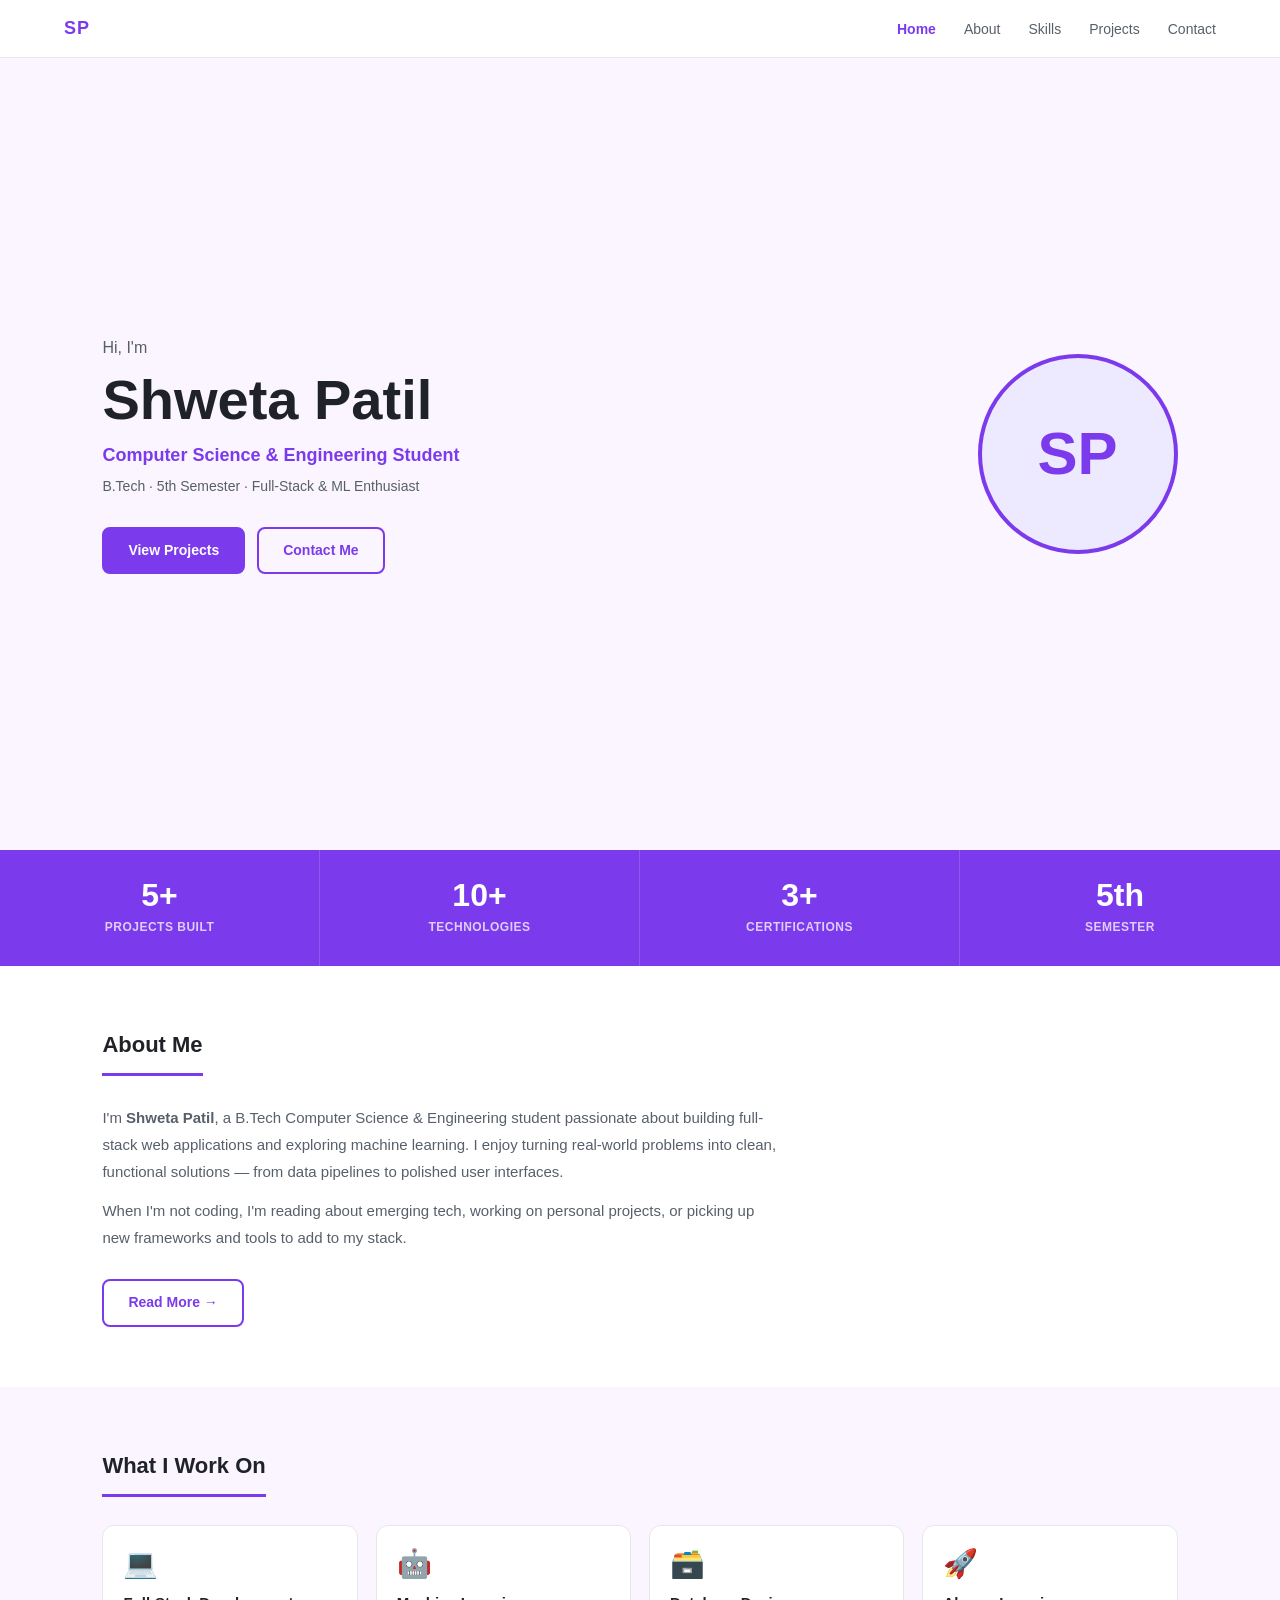
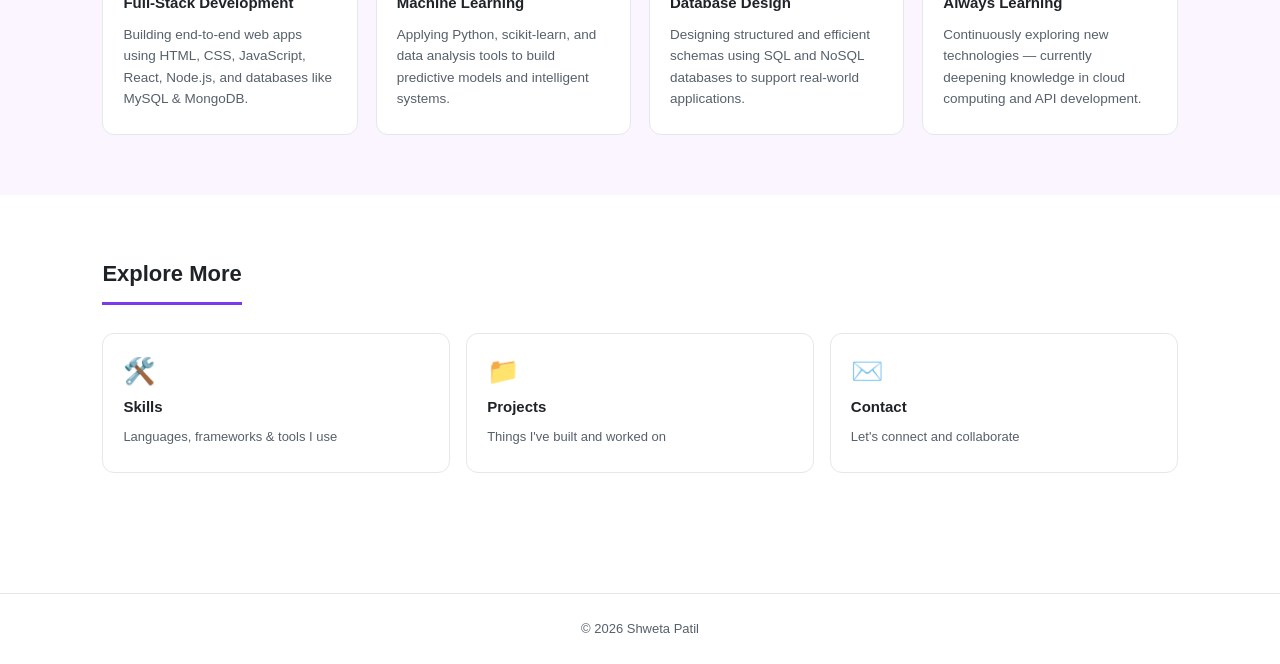
==== commit 6a0b0575: "added contact form and expanded home page sections" ====
--- a/index.html
+++ b/index.html
@@ -19,18 +19,109 @@
     </ul>
   </nav>
 
-  <main class="hero">
-    <div>
-      <p>Hi, I'm</p>
-      <h1>Shweta Patil</h1>
-      <p class="sub">Computer Science & Engineering Student</p>
-      <p class="muted">B.Tech · 5th Semester · Full-Stack & ML Enthusiast</p>
-      <div class="btns">
-        <a href="projects.html" class="btn">View Projects</a>
-        <a href="contact.html" class="btn outline">Contact Me</a>
+  <main>
+
+    <!-- HERO -->
+    <section class="hero">
+      <div>
+        <p>Hi, I'm</p>
+        <h1>Shweta Patil</h1>
+        <p class="sub">Computer Science & Engineering Student</p>
+        <p class="muted">B.Tech · 5th Semester · Full-Stack & ML Enthusiast</p>
+        <div class="btns">
+          <a href="projects.html" class="btn">View Projects</a>
+          <a href="contact.html" class="btn outline">Contact Me</a>
+        </div>
       </div>
-    </div>
-    <div class="avatar">SP</div>
+      <div class="avatar">SP</div>
+    </section>
+
+    <!-- STATS STRIP -->
+    <section class="stats-strip">
+      <div class="stat">
+        <span class="stat-num">5+</span>
+        <span class="stat-label">Projects Built</span>
+      </div>
+      <div class="stat">
+        <span class="stat-num">10+</span>
+        <span class="stat-label">Technologies</span>
+      </div>
+      <div class="stat">
+        <span class="stat-num">3+</span>
+        <span class="stat-label">Certifications</span>
+      </div>
+      <div class="stat">
+        <span class="stat-num">5th</span>
+        <span class="stat-label">Semester</span>
+      </div>
+    </section>
+
+    <!-- ABOUT SNAPSHOT -->
+    <section class="home-section">
+      <h2 class="section-heading">About Me</h2>
+      <div class="home-about">
+        <p>
+          I'm <strong>Shweta Patil</strong>, a B.Tech Computer Science & Engineering student passionate about building
+          full-stack web applications and exploring machine learning. I enjoy turning real-world problems into clean,
+          functional solutions — from data pipelines to polished user interfaces.
+        </p>
+        <p>
+          When I'm not coding, I'm reading about emerging tech, working on personal projects, or picking up new
+          frameworks and tools to add to my stack.
+        </p>
+        <a href="about.html" class="btn outline" style="margin-top:16px; display:inline-block;">Read More →</a>
+      </div>
+    </section>
+
+    <!-- HIGHLIGHTS -->
+    <section class="home-section alt-bg">
+      <h2 class="section-heading">What I Work On</h2>
+      <div class="highlight-grid">
+        <div class="highlight-card">
+          <div class="highlight-icon">💻</div>
+          <h3>Full-Stack Development</h3>
+          <p>Building end-to-end web apps using HTML, CSS, JavaScript, React, Node.js, and databases like MySQL & MongoDB.</p>
+        </div>
+        <div class="highlight-card">
+          <div class="highlight-icon">🤖</div>
+          <h3>Machine Learning</h3>
+          <p>Applying Python, scikit-learn, and data analysis tools to build predictive models and intelligent systems.</p>
+        </div>
+        <div class="highlight-card">
+          <div class="highlight-icon">🗃️</div>
+          <h3>Database Design</h3>
+          <p>Designing structured and efficient schemas using SQL and NoSQL databases to support real-world applications.</p>
+        </div>
+        <div class="highlight-card">
+          <div class="highlight-icon">🚀</div>
+          <h3>Always Learning</h3>
+          <p>Continuously exploring new technologies — currently deepening knowledge in cloud computing and API development.</p>
+        </div>
+      </div>
+    </section>
+
+    <!-- QUICK LINKS -->
+    <section class="home-section">
+      <h2 class="section-heading">Explore More</h2>
+      <div class="quick-links">
+        <a href="skills.html" class="quick-link-card">
+          <span>🛠️</span>
+          <strong>Skills</strong>
+          <p>Languages, frameworks & tools I use</p>
+        </a>
+        <a href="projects.html" class="quick-link-card">
+          <span>📁</span>
+          <strong>Projects</strong>
+          <p>Things I've built and worked on</p>
+        </a>
+        <a href="contact.html" class="quick-link-card">
+          <span>✉️</span>
+          <strong>Contact</strong>
+          <p>Let's connect and collaborate</p>
+        </a>
+      </div>
+    </section>
+
   </main>
 
   <footer>
--- a/style.css
+++ b/style.css
@@ -453,6 +453,161 @@
   color: #a16207;
 }
 
+/* HOME — STATS STRIP */
+
+.stats-strip {
+  display: flex;
+  flex-wrap: wrap;
+  justify-content: center;
+  gap: 0;
+  background-color: #7c3aed;
+}
+
+.stat {
+  display: flex;
+  flex-direction: column;
+  align-items: center;
+  padding: 28px 40px;
+  flex: 1 1 140px;
+  border-right: 1px solid rgba(255,255,255,0.15);
+}
+
+.stat:last-child {
+  border-right: none;
+}
+
+.stat-num {
+  font-size: 32px;
+  font-weight: 800;
+  color: #ffffff;
+  line-height: 1.1;
+}
+
+.stat-label {
+  font-size: 12px;
+  font-weight: 600;
+  color: rgba(255,255,255,0.75);
+  text-transform: uppercase;
+  letter-spacing: 0.5px;
+  margin-top: 4px;
+}
+
+/* HOME — SECTIONS */
+
+.home-section {
+  padding: 60px 8%;
+}
+
+.home-section.alt-bg {
+  background-color: #faf5ff;
+}
+
+.section-heading {
+  font-size: 22px;
+  font-weight: 800;
+  color: #1f2328;
+  margin-bottom: 28px;
+  padding-bottom: 10px;
+  border-bottom: 3px solid #7c3aed;
+  display: inline-block;
+}
+
+/* HOME — ABOUT SNAPSHOT */
+
+.home-about {
+  max-width: 680px;
+}
+
+.home-about p {
+  color: #57606a;
+  font-size: 15px;
+  line-height: 1.8;
+  margin-bottom: 12px;
+}
+
+/* HOME — HIGHLIGHTS */
+
+.highlight-grid {
+  display: grid;
+  grid-template-columns: repeat(auto-fit, minmax(220px, 1fr));
+  gap: 18px;
+}
+
+.highlight-card {
+  border: 1px solid #e5e7eb;
+  border-radius: 12px;
+  padding: 24px 20px;
+  background-color: #ffffff;
+  transition: border-color 0.2s;
+}
+
+.highlight-card:hover {
+  border-color: #7c3aed;
+}
+
+.highlight-icon {
+  font-size: 28px;
+  margin-bottom: 12px;
+  line-height: 1;
+}
+
+.highlight-card h3 {
+  font-size: 15px;
+  font-weight: 700;
+  color: #1f2328;
+  margin-bottom: 8px;
+}
+
+.highlight-card p {
+  font-size: 13.5px;
+  color: #57606a;
+  line-height: 1.6;
+}
+
+/* HOME — QUICK LINKS */
+
+.quick-links {
+  display: grid;
+  grid-template-columns: repeat(auto-fit, minmax(200px, 1fr));
+  gap: 16px;
+}
+
+.quick-link-card {
+  display: flex;
+  flex-direction: column;
+  align-items: flex-start;
+  gap: 6px;
+  border: 1px solid #e5e7eb;
+  border-radius: 12px;
+  padding: 24px 20px;
+  background-color: #ffffff;
+  color: #1f2328;
+  transition: border-color 0.2s, background-color 0.2s;
+  text-decoration: none;
+}
+
+.quick-link-card:hover {
+  border-color: #7c3aed;
+  background-color: #faf5ff;
+}
+
+.quick-link-card span {
+  font-size: 26px;
+  line-height: 1;
+  margin-bottom: 4px;
+}
+
+.quick-link-card strong {
+  font-size: 15px;
+  font-weight: 700;
+}
+
+.quick-link-card p {
+  font-size: 13px;
+  color: #57606a;
+  margin: 0;
+}
+
 /* CONTACT */
 
 .contact-list {
@@ -498,6 +653,73 @@
   font-size: 14px;
   font-weight: 600;
   color: #1f2328;
+}
+
+/* CONTACT FORM */
+
+.contact-form-wrap {
+  margin-top: 44px;
+  padding: 32px;
+  border: 1px solid #e5e7eb;
+  border-radius: 14px;
+  background-color: #ffffff;
+  max-width: 660px;
+}
+
+.form-heading {
+  font-size: 18px;
+  font-weight: 800;
+  color: #1f2328;
+  margin-bottom: 6px;
+}
+
+.form-row {
+  display: grid;
+  grid-template-columns: 1fr 1fr;
+  gap: 16px;
+}
+
+.form-group {
+  display: flex;
+  flex-direction: column;
+  gap: 6px;
+  margin-bottom: 16px;
+}
+
+.form-group label {
+  font-size: 13px;
+  font-weight: 600;
+  color: #1f2328;
+}
+
+.req {
+  color: #7c3aed;
+}
+
+.form-group input,
+.form-group textarea {
+  width: 100%;
+  padding: 10px 14px;
+  border: 1px solid #e5e7eb;
+  border-radius: 8px;
+  font-size: 14px;
+  font-family: inherit;
+  color: #1f2328;
+  background-color: #ffffff;
+  outline: none;
+  transition: border-color 0.2s;
+  resize: vertical;
+}
+
+.form-group input:focus,
+.form-group textarea:focus {
+  border-color: #7c3aed;
+  box-shadow: 0 0 0 3px rgba(124,58,237,0.1);
+}
+
+.form-group input::placeholder,
+.form-group textarea::placeholder {
+  color: #adb5bd;
 }
 
 /* FOOTER */
@@ -550,6 +772,22 @@
   .contact-item {
     max-width: 100%;
   }
+
+  .form-row {
+    grid-template-columns: 1fr;
+  }
+
+  .contact-form-wrap {
+    padding: 20px 16px;
+  }
+
+  .stat {
+    padding: 20px 24px;
+  }
+
+  .home-section {
+    padding: 40px 6%;
+  }
 }
 
 @media (max-width: 460px) {
